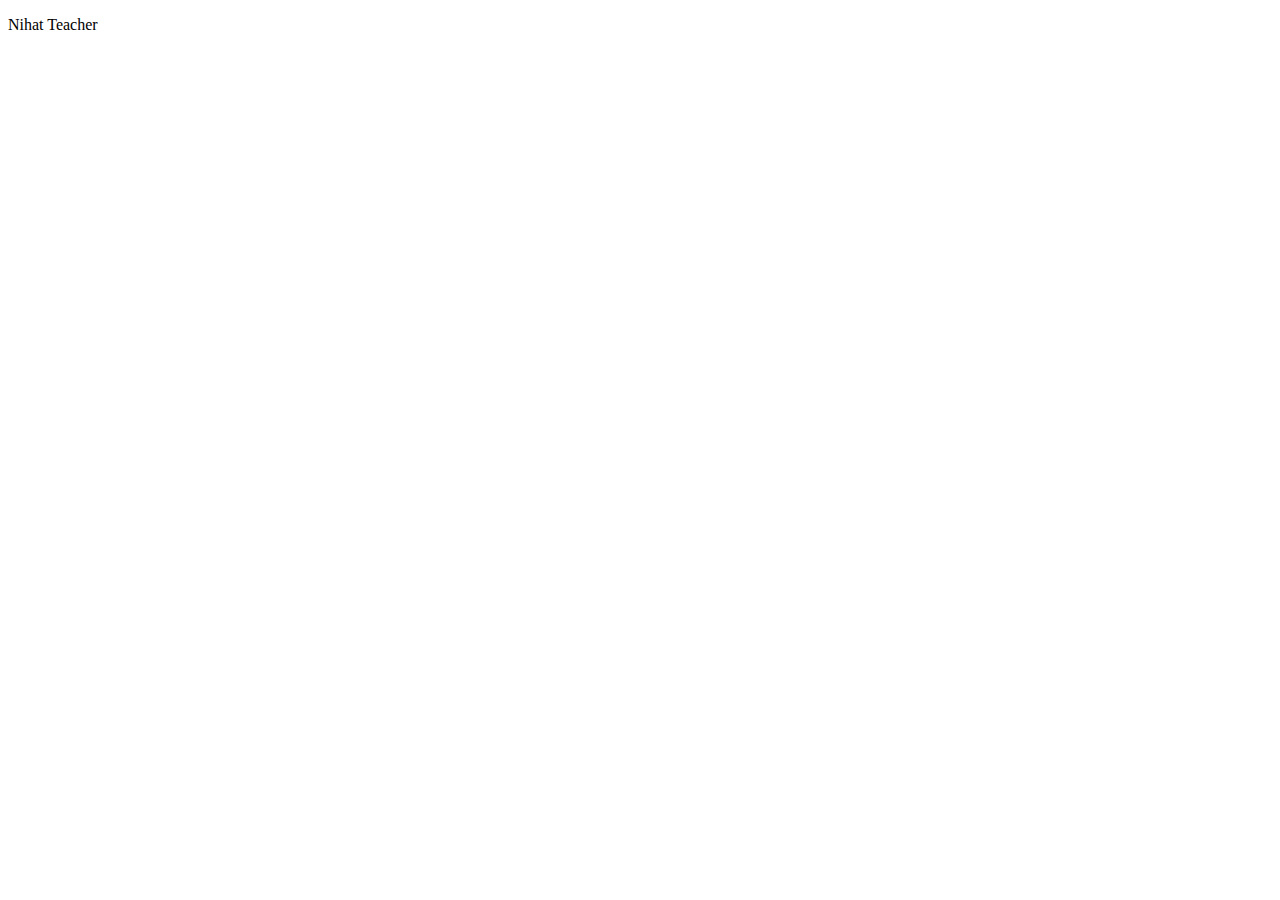
==== index.html @ acbddf01 "Rename deneme.html to index.html" ====
<!DOCTYPE html>
<html lang="en">
<head>
    <meta charset="UTF-8">
    <meta name="viewport" content="width=device-width, initial-scale=1.0">
    <title>Document</title>
</head>
<body>
    <p>Nihat Teacher</p>
</body>
</html>
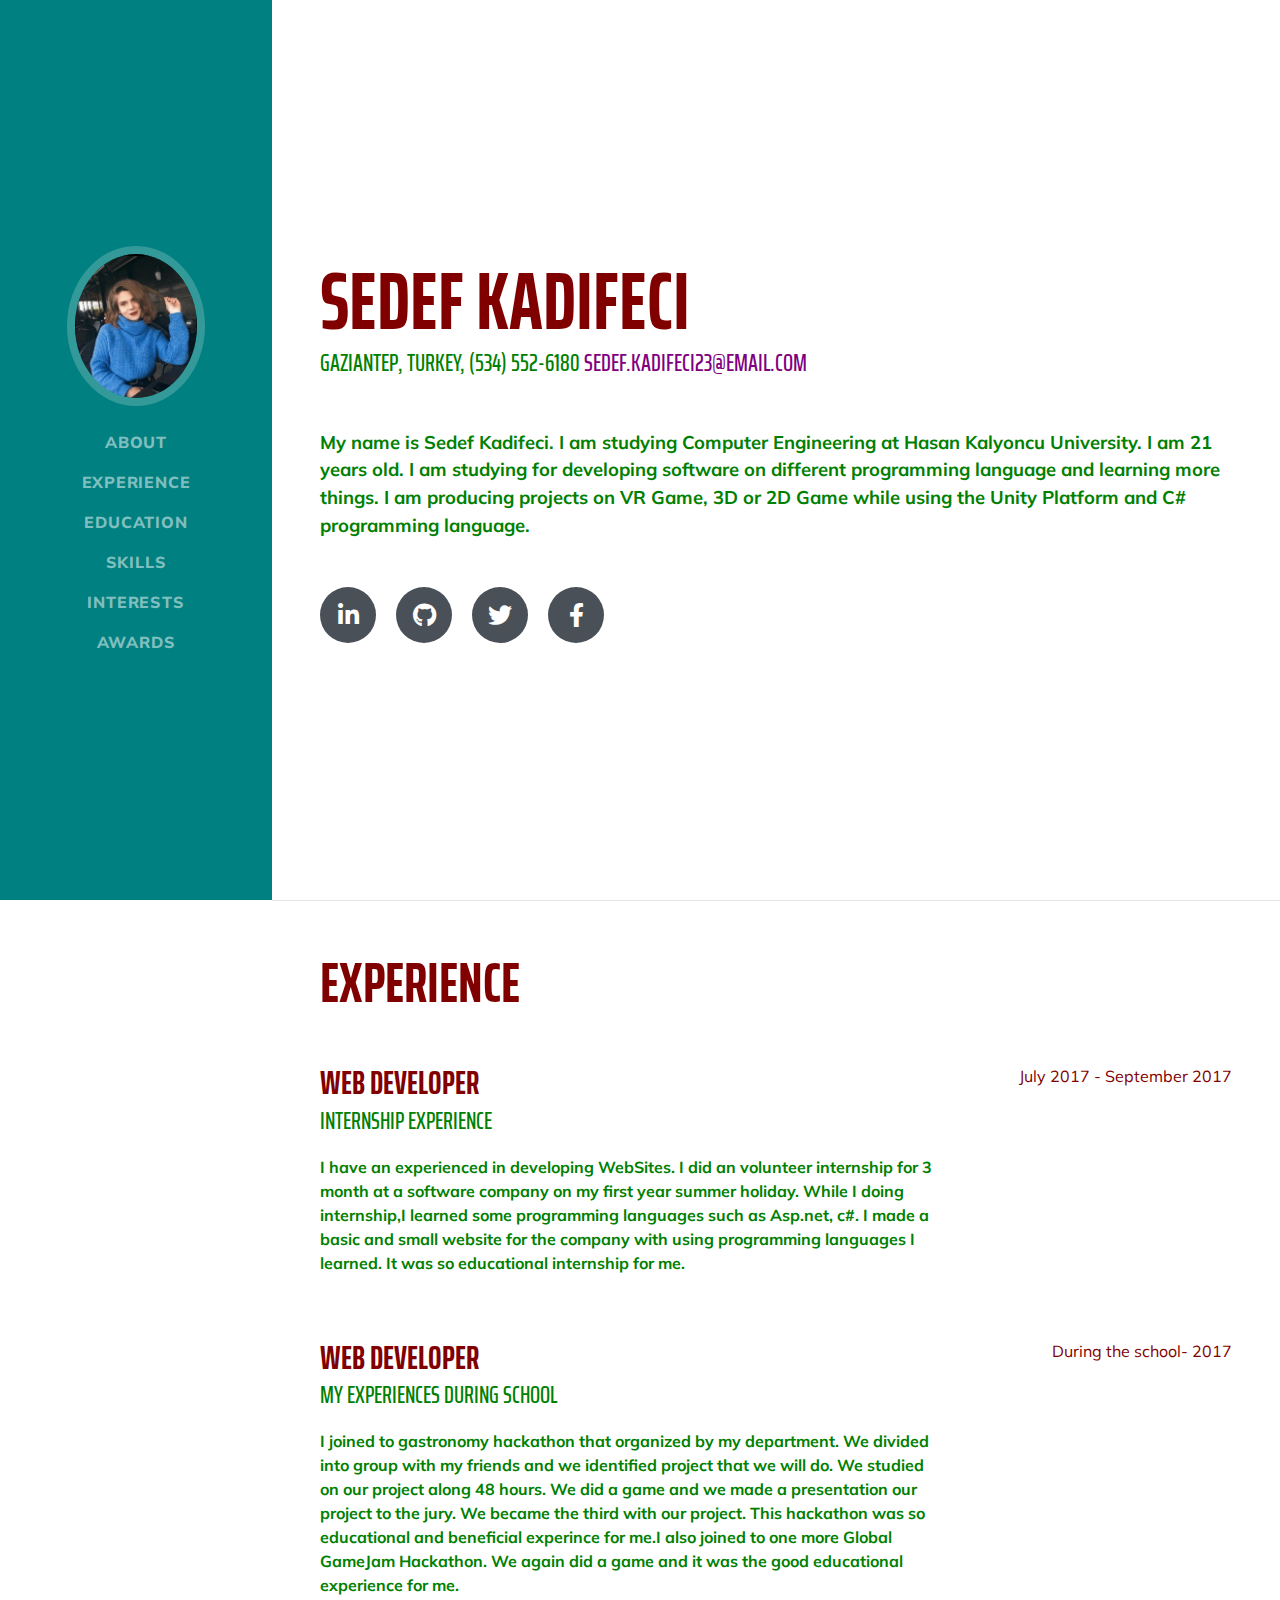
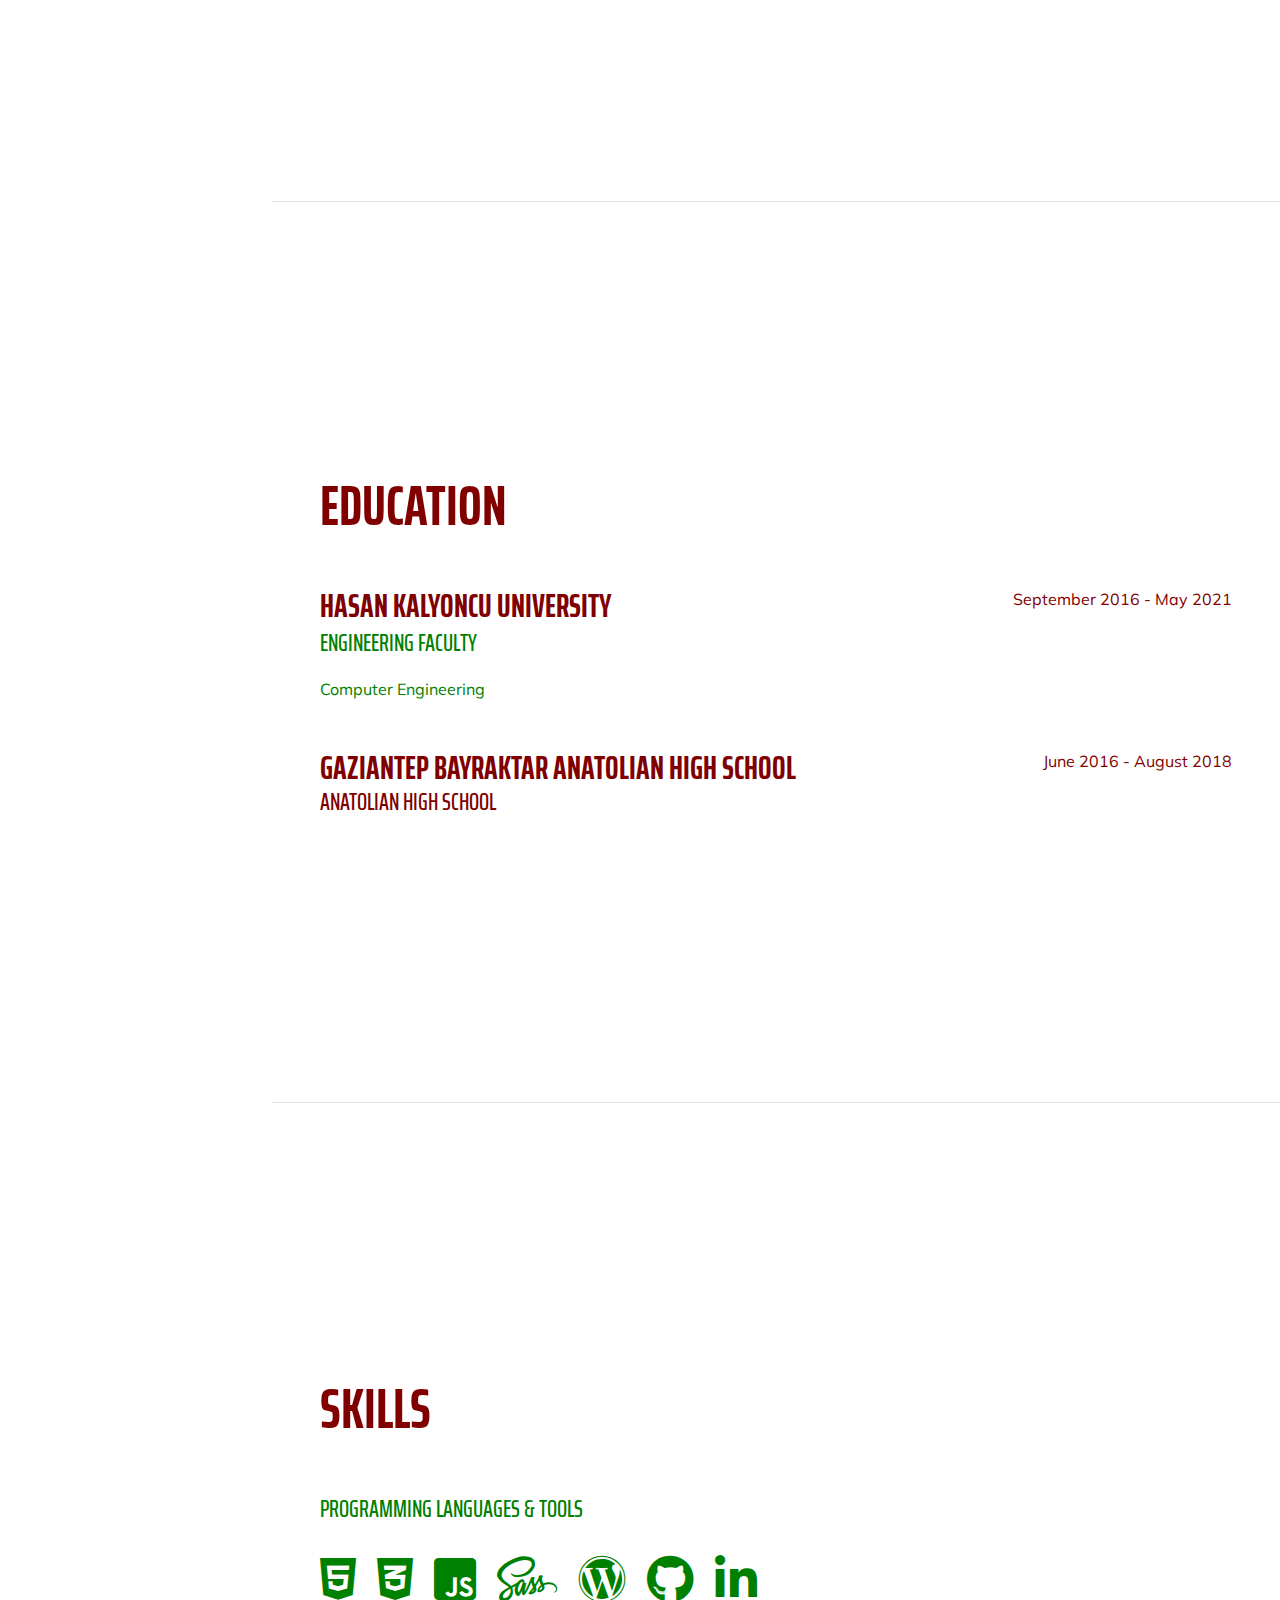
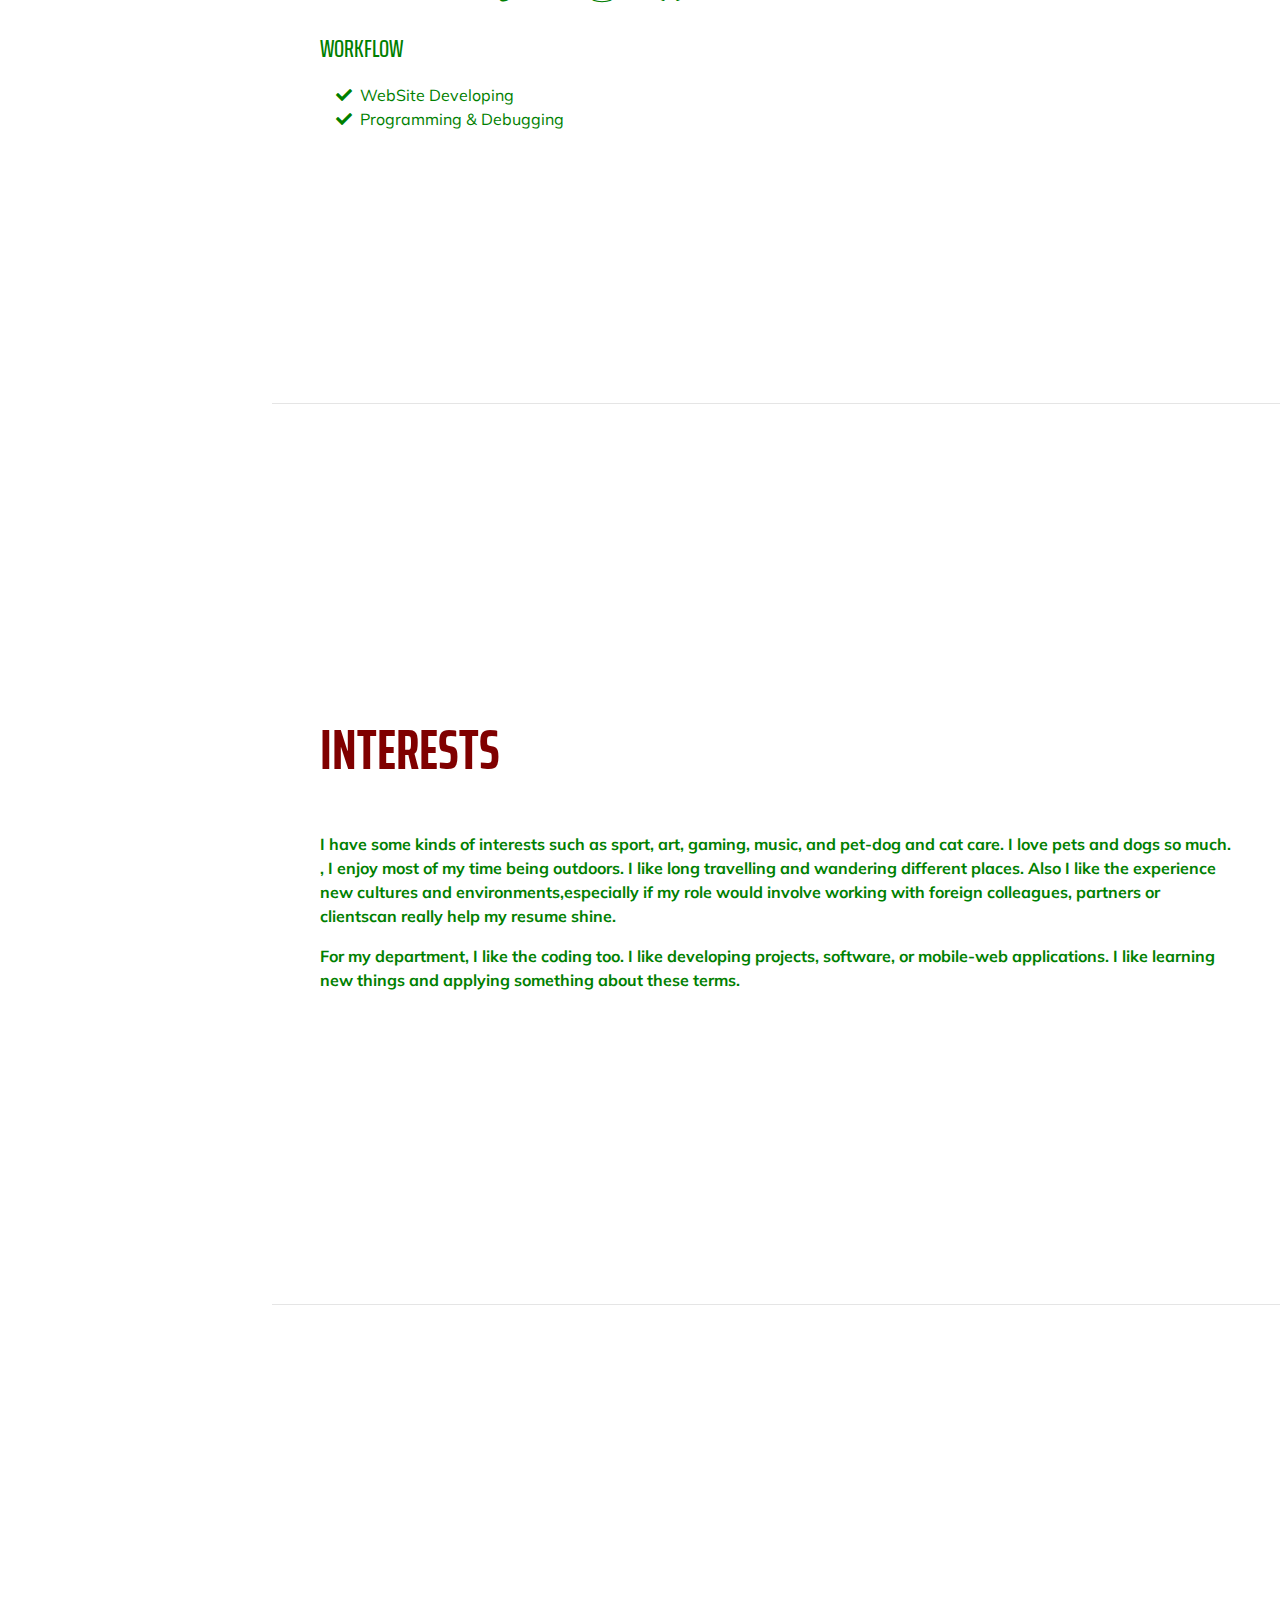
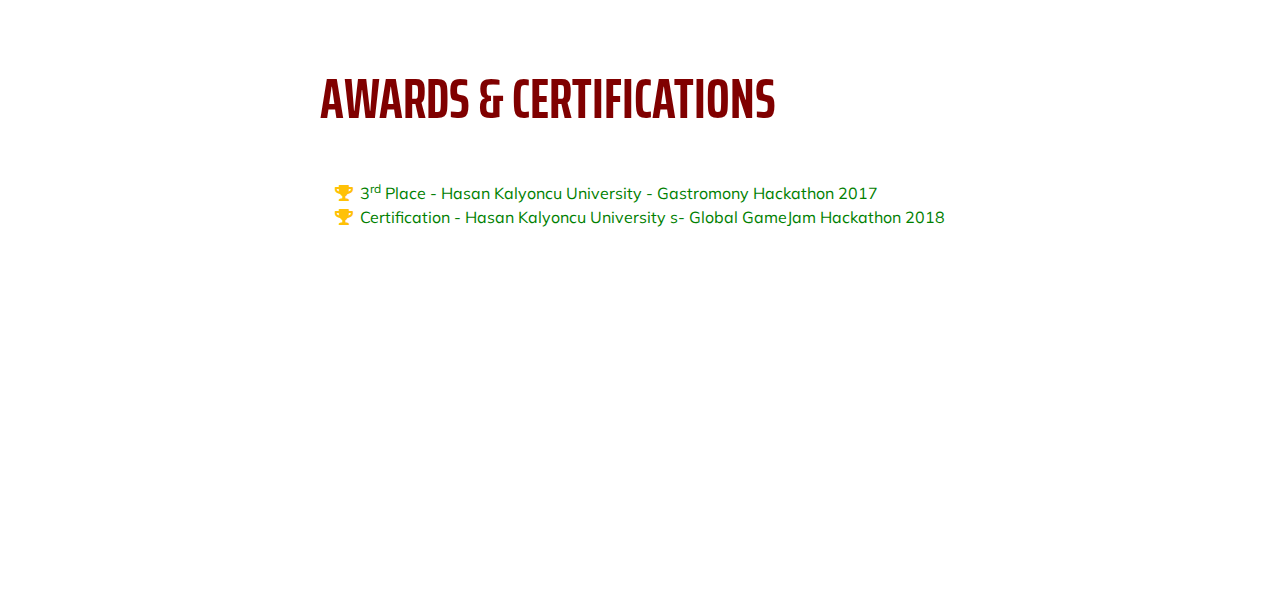
==== commit f4b84320: "Add files via upload" ====
--- a/index.html
+++ b/index.html
@@ -1,11 +1,254 @@
+
 <!DOCTYPE html>
 <html lang="en">
+
 <head>
-    <meta charset="UTF-8">
-    <meta name="viewport" content="width=device-width, initial-scale=1.0">
-    <title>Document</title>
+
+  <meta charset="utf-8">
+  <meta name="viewport" content="width=device-width, initial-scale=1, shrink-to-fit=no">
+  <meta name="description" content="">
+  <meta name="author" content="">
+
+  <title>Resume - Start Bootstrap Theme</title>
+
+  <!-- Bootstrap core CSS -->
+  <link href="vendor/bootstrap/css/bootstrap.min.css" rel="stylesheet">
+
+  <!-- Custom fonts for this template -->
+  <link href="https://fonts.googleapis.com/css?family=Saira+Extra+Condensed:500,700" rel="stylesheet">
+  <link href="https://fonts.googleapis.com/css?family=Muli:400,400i,800,800i" rel="stylesheet">
+  <link href="vendor/fontawesome-free/css/all.min.css" rel="stylesheet">
+
+  <!-- Custom styles for this template -->
+  <link href="css/WebHw.min.css" rel="stylesheet">
+
 </head>
-<body>
-    <p>Nihat Teacher</p>
+
+<body id="page-top">
+
+  <nav class="navbar navbar-expand-lg navbar-dark bg-primary fixed-top" id="sideNav">
+    <a class="navbar-brand js-scroll-trigger" href="#page-top">
+      <span class="d-block d-lg-none">Sedef Kadifeci</span>
+      <span class="d-none d-lg-block">
+        <img class="img-fluid img-profile rounded-circle mx-auto mb-2" src="img/myImg.jpg" alt="">
+      </span>
+    </a>
+    <button class="navbar-toggler" type="button" data-toggle="collapse" data-target="#navbarSupportedContent" aria-controls="navbarSupportedContent" aria-expanded="false" aria-label="Toggle navigation">
+      <span class="navbar-toggler-icon"></span>
+    </button>
+    <div class="collapse navbar-collapse" id="navbarSupportedContent">
+      <ul class="navbar-nav">
+        <li class="nav-item">
+          <a class="nav-link js-scroll-trigger" href="#about">About</a>
+        </li>
+        <li class="nav-item">
+          <a class="nav-link js-scroll-trigger" href="#experience">Experience</a>
+        </li>
+        <li class="nav-item">
+          <a class="nav-link js-scroll-trigger" href="#education">Education</a>
+        </li>
+        <li class="nav-item">
+          <a class="nav-link js-scroll-trigger" href="#skills">Skills</a>
+        </li>
+        <li class="nav-item">
+          <a class="nav-link js-scroll-trigger" href="#interests">Interests</a>
+        </li>
+        <li class="nav-item">
+          <a class="nav-link js-scroll-trigger" href="#awards">Awards</a>
+        </li>
+      </ul>
+    </div>
+  </nav>
+
+  <div class="container-fluid p-0">
+
+    <section class="resume-section p-3 p-lg-5 d-flex align-items-center" id="about">
+      <div class="w-100">
+        <h1 class="mb-0">Sedef
+          <span class="text-primary">Kadifeci</span>
+        </h1>
+        <div class="subheading mb-5">Gaziantep, Turkey, (534) 552-6180 
+          <a href="mailto:name@email.com">sedef.kadifeci23@email.com</a>
+        </div>
+        <p class="lead mb-5"><strong>My name is Sedef Kadifeci. I am studying Computer Engineering at Hasan Kalyoncu University. I am 21 years old.
+          I am studying for developing software on different programming language and learning more things.
+          I am producing projects on VR Game, 3D or 2D Game while using the Unity Platform and C# programming language.  </strong></p>
+        <div class="social-icons">
+          <a href="https://tr.linkedin.com/">
+            <i class="fab fa-linkedin-in"></i>
+          </a>
+          <a href="https://github.com/">
+            <i class="fab fa-github"></i>
+          </a>
+          <a href="https://twitter.com/login?lang=tr">
+            <i class="fab fa-twitter"></i>
+          </a>
+          <a href="#">
+            <i class="fab fa-facebook-f"></i>
+          </a>
+        </div>
+      </div>
+    </section>
+
+    <hr class="m-0">
+
+    <section class="resume-section p-3 p-lg-5 d-flex justify-content-center" id="experience">
+      <div class="w-100">
+        <h2 class="mb-5">Experience</h2>
+
+        <div class="resume-item d-flex flex-column flex-md-row justify-content-between mb-5">
+          <div class="resume-content">
+            <h3 class="mb-0">Web Developer</h3>
+            <div class="subheading mb-3">Internship Experience</div>
+            <p><b>I have an experienced in developing WebSites. I did an volunteer internship for 3 month at a software company on my first 
+              year summer holiday. While I doing internship,I learned some programming languages such as Asp.net, c#. I made a basic and small
+              website for the company with using programming languages I learned. It was so educational internship for me.</b></p>
+          </div>
+          <div class="resume-date text-md-right">
+            <span class="text-primary">July 2017 - September 2017</span>
+          </div>
+        </div>
+
+        <div class="resume-item d-flex flex-column flex-md-row justify-content-between mb-5">
+          <div class="resume-content">
+            <h3 class="mb-0">Web Developer</h3>
+            <div class="subheading mb-3">My Experiences During School</div>
+            <p><b>I joined to gastronomy hackathon that organized by my department. We divided into group with my friends and we identified 
+              project that we will do. We studied on our project along 48 hours. We did a game and we made a presentation our project to the 
+              jury. We became the third with our project. This hackathon was so educational and beneficial experince for me.I also joined to
+              one more Global GameJam Hackathon. We again did a game and it was the good educational experience for me.</b></p>
+            </div>
+          <div class="resume-date text-md-right">
+            <span class="text-primary">During the school- 2017</span>
+          </div>
+        </div>
+
+      
+      </div>
+
+    </section>
+
+    <hr class="m-0">
+
+    <section class="resume-section p-3 p-lg-5 d-flex align-items-center" id="education">
+      <div class="w-100">
+        <h2 class="mb-5">Education</h2>
+
+        <div class="resume-item d-flex flex-column flex-md-row justify-content-between mb-5">
+          <div class="resume-content">
+            <h3 class="mb-0">Hasan Kalyoncu University</h3>
+            <div class="subheading mb-3">Engineering Faculty</div>
+            <div>Computer Engineering</div>
+          </div>
+          <div class="resume-date text-md-right">
+            <span class="text-primary">September 2016 - May 2021</span>
+          </div>
+        </div>
+
+        <div class="resume-item d-flex flex-column flex-md-row justify-content-between">
+          <div class="resume-content">
+            <h3 class="mb-0">Gaziantep Bayraktar Anatolian High School
+            <div class="subheading mb-3">Anatolian High School</div>
+          </div>
+          <div class="resume-date text-md-right">
+            <span class="text-primary">June 2016 - August 2018</span>
+          </div>
+        </div>
+
+      </div>
+    </section>
+
+    <hr class="m-0">
+
+    <section class="resume-section p-3 p-lg-5 d-flex align-items-center" id="skills">
+      <div class="w-100">
+        <h2 class="mb-5">Skills</h2>
+
+        <div class="subheading mb-3">Programming Languages &amp; Tools</div>
+        <ul class="list-inline dev-icons">
+          <li class="list-inline-item">
+            <i class="fab fa-html5"></i>
+          </li>
+          <li class="list-inline-item">
+            <i class="fab fa-css3-alt"></i>
+          </li>
+          <li class="list-inline-item">
+            <i class="fab fa-js-square"></i>
+          </li>
+          <li class="list-inline-item">
+            <i class="fab fa-sass"></i>
+          </li>
+          <li class="list-inline-item">
+            <i class="fab fa-wordpress"></i>
+          </li>
+          <li class="list-inline-item">
+            <i class="fab fa-github"></i>
+          </li>
+          <li class="list-inline-item">
+            <i class="fab fa-linkedin-in"></i>
+          </li>
+          <li class="list-inline-item">
+            <i class="fab fa-"></i>
+          </li>
+        </ul>
+
+        <div class="subheading mb-3">Workflow</div>
+        <ul class="fa-ul mb-0">
+          <li>
+            <i class="fa-li fa fa-check"></i>
+            WebSite Developing</li>
+          <li>
+            <i class="fa-li fa fa-check"></i>
+            Programming &amp; Debugging</li>
+
+        </ul>
+      </div>
+    </section>
+
+    <hr class="m-0">
+
+    <section class="resume-section p-3 p-lg-5 d-flex align-items-center" id="interests">
+      <div class="w-100">
+        <h2 class="mb-5">Interests</h2>
+        <p><b>I have some kinds of interests such as sport, art, gaming, music, and pet-dog and cat care.  I love pets and dogs so much.  ,
+          I enjoy most of my time being outdoors. I like long travelling and wandering different places.
+          Also I like the experience new cultures and environments,especially if my role would involve working with foreign colleagues, 
+          partners or clientscan really help my resume shine.</b></p>
+        <p class="mb-0"><b>For my department, I like the coding too. I like developing projects, software, or mobile-web applications. I like 
+          learning new things and applying something about these terms. </b></p>
+      </div>
+    </section>
+
+    <hr class="m-0">
+
+    <section class="resume-section p-3 p-lg-5 d-flex align-items-center" id="awards">
+      <div class="w-100">
+        <h2 class="mb-5">Awards &amp; Certifications</h2>
+        <ul class="fa-ul mb-0">
+          <li>
+            <i class="fa-li fa fa-trophy text-warning"></i>
+            3<sup>rd</sup>
+            Place - Hasan Kalyoncu University - Gastromony Hackathon 2017</li>
+          <li>
+            <i class="fa-li fa fa-trophy text-warning"></i>
+            <p>Certification
+           - Hasan Kalyoncu University s- Global GameJam Hackathon 2018</p></li>
+        </ul>
+      </div>
+    </section>
+
+  </div>
+
+  <!-- Bootstrap core JavaScript -->
+  <script src="vendor/jquery/jquery.min.js"></script>
+  <script src="vendor/bootstrap/js/bootstrap.bundle.min.js"></script>
+
+  <!-- Plugin JavaScript -->
+  <script src="vendor/jquery-easing/jquery.easing.min.js"></script>
+
+  <!-- Custom scripts for this template -->
+  <script src="js/WebHw.min.js"></script>
+
 </body>
+
 </html>
--- a/vendor/fontawesome-free/css/all.min.css
+++ b/vendor/fontawesome-free/css/all.min.css
@@ -0,0 +1,5 @@
+/*!
+ * Font Awesome Free 5.10.2 by @fontawesome - https://fontawesome.com
+ * License - https://fontawesome.com/license/free (Icons: CC BY 4.0, Fonts: SIL OFL 1.1, Code: MIT License)
+ */
+.fa,.fab,.fad,.fal,.far,.fas{-moz-osx-font-smoothing:grayscale;-webkit-font-smoothing:antialiased;display:inline-block;font-style:normal;font-variant:normal;text-rendering:auto;line-height:1}.fa-lg{font-size:1.33333em;line-height:.75em;vertical-align:-.0667em}.fa-xs{font-size:.75em}.fa-sm{font-size:.875em}.fa-1x{font-size:1em}.fa-2x{font-size:2em}.fa-3x{font-size:3em}.fa-4x{font-size:4em}.fa-5x{font-size:5em}.fa-6x{font-size:6em}.fa-7x{font-size:7em}.fa-8x{font-size:8em}.fa-9x{font-size:9em}.fa-10x{font-size:10em}.fa-fw{text-align:center;width:1.25em}.fa-ul{list-style-type:none;margin-left:2.5em;padding-left:0}.fa-ul>li{position:relative}.fa-li{left:-2em;position:absolute;text-align:center;width:2em;line-height:inherit}.fa-border{border:.08em solid #eee;border-radius:.1em;padding:.2em .25em .15em}.fa-pull-left{float:left}.fa-pull-right{float:right}.fa.fa-pull-left,.fab.fa-pull-left,.fal.fa-pull-left,.far.fa-pull-left,.fas.fa-pull-left{margin-right:.3em}.fa.fa-pull-right,.fab.fa-pull-right,.fal.fa-pull-right,.far.fa-pull-right,.fas.fa-pull-right{margin-left:.3em}.fa-spin{-webkit-animation:fa-spin 2s linear infinite;animation:fa-spin 2s linear infinite}.fa-pulse{-webkit-animation:fa-spin 1s steps(8) infinite;animation:fa-spin 1s steps(8) infinite}@-webkit-keyframes fa-spin{0%{-webkit-transform:rotate(0deg);transform:rotate(0deg)}to{-webkit-transform:rotate(1turn);transform:rotate(1turn)}}@keyframes fa-spin{0%{-webkit-transform:rotate(0deg);transform:rotate(0deg)}to{-webkit-transform:rotate(1turn);transform:rotate(1turn)}}.fa-rotate-90{-ms-filter:"progid:DXImageTransform.Microsoft.BasicImage(rotation=1)";-webkit-transform:rotate(90deg);transform:rotate(90deg)}.fa-rotate-180{-ms-filter:"progid:DXImageTransform.Microsoft.BasicImage(rotation=2)";-webkit-transform:rotate(180deg);transform:rotate(180deg)}.fa-rotate-270{-ms-filter:"progid:DXImageTransform.Microsoft.BasicImage(rotation=3)";-webkit-transform:rotate(270deg);transform:rotate(270deg)}.fa-flip-horizontal{-ms-filter:"progid:DXImageTransform.Microsoft.BasicImage(rotation=0, mirror=1)";-webkit-transform:scaleX(-1);transform:scaleX(-1)}.fa-flip-vertical{-webkit-transform:scaleY(-1);transform:scaleY(-1)}.fa-flip-both,.fa-flip-horizontal.fa-flip-vertical,.fa-flip-vertical{-ms-filter:"progid:DXImageTransform.Microsoft.BasicImage(rotation=2, mirror=1)"}.fa-flip-both,.fa-flip-horizontal.fa-flip-vertical{-webkit-transform:scale(-1);transform:scale(-1)}:root .fa-flip-both,:root .fa-flip-horizontal,:root .fa-flip-vertical,:root .fa-rotate-90,:root .fa-rotate-180,:root .fa-rotate-270{-webkit-filter:none;filter:none}.fa-stack{display:inline-block;height:2em;line-height:2em;position:relative;vertical-align:middle;width:2.5em}.fa-stack-1x,.fa-stack-2x{left:0;position:absolute;text-align:center;width:100%}.fa-stack-1x{line-height:inherit}.fa-stack-2x{font-size:2em}.fa-inverse{color:#fff}.fa-500px:before{content:"\f26e"}.fa-accessible-icon:before{content:"\f368"}.fa-accusoft:before{content:"\f369"}.fa-acquisitions-incorporated:before{content:"\f6af"}.fa-ad:before{content:"\f641"}.fa-address-book:before{content:"\f2b9"}.fa-address-card:before{content:"\f2bb"}.fa-adjust:before{content:"\f042"}.fa-adn:before{content:"\f170"}.fa-adobe:before{content:"\f778"}.fa-adversal:before{content:"\f36a"}.fa-affiliatetheme:before{content:"\f36b"}.fa-air-freshener:before{content:"\f5d0"}.fa-airbnb:before{content:"\f834"}.fa-algolia:before{content:"\f36c"}.fa-align-center:before{content:"\f037"}.fa-align-justify:before{content:"\f039"}.fa-align-left:before{content:"\f036"}.fa-align-right:before{content:"\f038"}.fa-alipay:before{content:"\f642"}.fa-allergies:before{content:"\f461"}.fa-amazon:before{content:"\f270"}.fa-amazon-pay:before{content:"\f42c"}.fa-ambulance:before{content:"\f0f9"}.fa-american-sign-language-interpreting:before{content:"\f2a3"}.fa-amilia:before{content:"\f36d"}.fa-anchor:before{content:"\f13d"}.fa-android:before{content:"\f17b"}.fa-angellist:before{content:"\f209"}.fa-angle-double-down:before{content:"\f103"}.fa-angle-double-left:before{content:"\f100"}.fa-angle-double-right:before{content:"\f101"}.fa-angle-double-up:before{content:"\f102"}.fa-angle-down:before{content:"\f107"}.fa-angle-left:before{content:"\f104"}.fa-angle-right:before{content:"\f105"}.fa-angle-up:before{content:"\f106"}.fa-angry:before{content:"\f556"}.fa-angrycreative:before{content:"\f36e"}.fa-angular:before{content:"\f420"}.fa-ankh:before{content:"\f644"}.fa-app-store:before{content:"\f36f"}.fa-app-store-ios:before{content:"\f370"}.fa-apper:before{content:"\f371"}.fa-apple:before{content:"\f179"}.fa-apple-alt:before{content:"\f5d1"}.fa-apple-pay:before{content:"\f415"}.fa-archive:before{content:"\f187"}.fa-archway:before{content:"\f557"}.fa-arrow-alt-circle-down:before{content:"\f358"}.fa-arrow-alt-circle-left:before{content:"\f359"}.fa-arrow-alt-circle-right:before{content:"\f35a"}.fa-arrow-alt-circle-up:before{content:"\f35b"}.fa-arrow-circle-down:before{content:"\f0ab"}.fa-arrow-circle-left:before{content:"\f0a8"}.fa-arrow-circle-right:before{content:"\f0a9"}.fa-arrow-circle-up:before{content:"\f0aa"}.fa-arrow-down:before{content:"\f063"}.fa-arrow-left:before{content:"\f060"}.fa-arrow-right:before{content:"\f061"}.fa-arrow-up:before{content:"\f062"}.fa-arrows-alt:before{content:"\f0b2"}.fa-arrows-alt-h:before{content:"\f337"}.fa-arrows-alt-v:before{content:"\f338"}.fa-artstation:before{content:"\f77a"}.fa-assistive-listening-systems:before{content:"\f2a2"}.fa-asterisk:before{content:"\f069"}.fa-asymmetrik:before{content:"\f372"}.fa-at:before{content:"\f1fa"}.fa-atlas:before{content:"\f558"}.fa-atlassian:before{content:"\f77b"}.fa-atom:before{content:"\f5d2"}.fa-audible:before{content:"\f373"}.fa-audio-description:before{content:"\f29e"}.fa-autoprefixer:before{content:"\f41c"}.fa-avianex:before{content:"\f374"}.fa-aviato:before{content:"\f421"}.fa-award:before{content:"\f559"}.fa-aws:before{content:"\f375"}.fa-baby:before{content:"\f77c"}.fa-baby-carriage:before{content:"\f77d"}.fa-backspace:before{content:"\f55a"}.fa-backward:before{content:"\f04a"}.fa-bacon:before{content:"\f7e5"}.fa-balance-scale:before{content:"\f24e"}.fa-balance-scale-left:before{content:"\f515"}.fa-balance-scale-right:before{content:"\f516"}.fa-ban:before{content:"\f05e"}.fa-band-aid:before{content:"\f462"}.fa-bandcamp:before{content:"\f2d5"}.fa-barcode:before{content:"\f02a"}.fa-bars:before{content:"\f0c9"}.fa-baseball-ball:before{content:"\f433"}.fa-basketball-ball:before{content:"\f434"}.fa-bath:before{content:"\f2cd"}.fa-battery-empty:before{content:"\f244"}.fa-battery-full:before{content:"\f240"}.fa-battery-half:before{content:"\f242"}.fa-battery-quarter:before{content:"\f243"}.fa-battery-three-quarters:before{content:"\f241"}.fa-battle-net:before{content:"\f835"}.fa-bed:before{content:"\f236"}.fa-beer:before{content:"\f0fc"}.fa-behance:before{content:"\f1b4"}.fa-behance-square:before{content:"\f1b5"}.fa-bell:before{content:"\f0f3"}.fa-bell-slash:before{content:"\f1f6"}.fa-bezier-curve:before{content:"\f55b"}.fa-bible:before{content:"\f647"}.fa-bicycle:before{content:"\f206"}.fa-biking:before{content:"\f84a"}.fa-bimobject:before{content:"\f378"}.fa-binoculars:before{content:"\f1e5"}.fa-biohazard:before{content:"\f780"}.fa-birthday-cake:before{content:"\f1fd"}.fa-bitbucket:before{content:"\f171"}.fa-bitcoin:before{content:"\f379"}.fa-bity:before{content:"\f37a"}.fa-black-tie:before{content:"\f27e"}.fa-blackberry:before{content:"\f37b"}.fa-blender:before{content:"\f517"}.fa-blender-phone:before{content:"\f6b6"}.fa-blind:before{content:"\f29d"}.fa-blog:before{content:"\f781"}.fa-blogger:before{content:"\f37c"}.fa-blogger-b:before{content:"\f37d"}.fa-bluetooth:before{content:"\f293"}.fa-bluetooth-b:before{content:"\f294"}.fa-bold:before{content:"\f032"}.fa-bolt:before{content:"\f0e7"}.fa-bomb:before{content:"\f1e2"}.fa-bone:before{content:"\f5d7"}.fa-bong:before{content:"\f55c"}.fa-book:before{content:"\f02d"}.fa-book-dead:before{content:"\f6b7"}.fa-book-medical:before{content:"\f7e6"}.fa-book-open:before{content:"\f518"}.fa-book-reader:before{content:"\f5da"}.fa-bookmark:before{content:"\f02e"}.fa-bootstrap:before{content:"\f836"}.fa-border-all:before{content:"\f84c"}.fa-border-none:before{content:"\f850"}.fa-border-style:before{content:"\f853"}.fa-bowling-ball:before{content:"\f436"}.fa-box:before{content:"\f466"}.fa-box-open:before{content:"\f49e"}.fa-boxes:before{content:"\f468"}.fa-braille:before{content:"\f2a1"}.fa-brain:before{content:"\f5dc"}.fa-bread-slice:before{content:"\f7ec"}.fa-briefcase:before{content:"\f0b1"}.fa-briefcase-medical:before{content:"\f469"}.fa-broadcast-tower:before{content:"\f519"}.fa-broom:before{content:"\f51a"}.fa-brush:before{content:"\f55d"}.fa-btc:before{content:"\f15a"}.fa-buffer:before{content:"\f837"}.fa-bug:before{content:"\f188"}.fa-building:before{content:"\f1ad"}.fa-bullhorn:before{content:"\f0a1"}.fa-bullseye:before{content:"\f140"}.fa-burn:before{content:"\f46a"}.fa-buromobelexperte:before{content:"\f37f"}.fa-bus:before{content:"\f207"}.fa-bus-alt:before{content:"\f55e"}.fa-business-time:before{content:"\f64a"}.fa-buysellads:before{content:"\f20d"}.fa-calculator:before{content:"\f1ec"}.fa-calendar:before{content:"\f133"}.fa-calendar-alt:before{content:"\f073"}.fa-calendar-check:before{content:"\f274"}.fa-calendar-day:before{content:"\f783"}.fa-calendar-minus:before{content:"\f272"}.fa-calendar-plus:before{content:"\f271"}.fa-calendar-times:before{content:"\f273"}.fa-calendar-week:before{content:"\f784"}.fa-camera:before{content:"\f030"}.fa-camera-retro:before{content:"\f083"}.fa-campground:before{content:"\f6bb"}.fa-canadian-maple-leaf:before{content:"\f785"}.fa-candy-cane:before{content:"\f786"}.fa-cannabis:before{content:"\f55f"}.fa-capsules:before{content:"\f46b"}.fa-car:before{content:"\f1b9"}.fa-car-alt:before{content:"\f5de"}.fa-car-battery:before{content:"\f5df"}.fa-car-crash:before{content:"\f5e1"}.fa-car-side:before{content:"\f5e4"}.fa-caret-down:before{content:"\f0d7"}.fa-caret-left:before{content:"\f0d9"}.fa-caret-right:before{content:"\f0da"}.fa-caret-square-down:before{content:"\f150"}.fa-caret-square-left:before{content:"\f191"}.fa-caret-square-right:before{content:"\f152"}.fa-caret-square-up:before{content:"\f151"}.fa-caret-up:before{content:"\f0d8"}.fa-carrot:before{content:"\f787"}.fa-cart-arrow-down:before{content:"\f218"}.fa-cart-plus:before{content:"\f217"}.fa-cash-register:before{content:"\f788"}.fa-cat:before{content:"\f6be"}.fa-cc-amazon-pay:before{content:"\f42d"}.fa-cc-amex:before{content:"\f1f3"}.fa-cc-apple-pay:before{content:"\f416"}.fa-cc-diners-club:before{content:"\f24c"}.fa-cc-discover:before{content:"\f1f2"}.fa-cc-jcb:before{content:"\f24b"}.fa-cc-mastercard:before{content:"\f1f1"}.fa-cc-paypal:before{content:"\f1f4"}.fa-cc-stripe:before{content:"\f1f5"}.fa-cc-visa:before{content:"\f1f0"}.fa-centercode:before{content:"\f380"}.fa-centos:before{content:"\f789"}.fa-certificate:before{content:"\f0a3"}.fa-chair:before{content:"\f6c0"}.fa-chalkboard:before{content:"\f51b"}.fa-chalkboard-teacher:before{content:"\f51c"}.fa-charging-station:before{content:"\f5e7"}.fa-chart-area:before{content:"\f1fe"}.fa-chart-bar:before{content:"\f080"}.fa-chart-line:before{content:"\f201"}.fa-chart-pie:before{content:"\f200"}.fa-check:before{content:"\f00c"}.fa-check-circle:before{content:"\f058"}.fa-check-double:before{content:"\f560"}.fa-check-square:before{content:"\f14a"}.fa-cheese:before{content:"\f7ef"}.fa-chess:before{content:"\f439"}.fa-chess-bishop:before{content:"\f43a"}.fa-chess-board:before{content:"\f43c"}.fa-chess-king:before{content:"\f43f"}.fa-chess-knight:before{content:"\f441"}.fa-chess-pawn:before{content:"\f443"}.fa-chess-queen:before{content:"\f445"}.fa-chess-rook:before{content:"\f447"}.fa-chevron-circle-down:before{content:"\f13a"}.fa-chevron-circle-left:before{content:"\f137"}.fa-chevron-circle-right:before{content:"\f138"}.fa-chevron-circle-up:before{content:"\f139"}.fa-chevron-down:before{content:"\f078"}.fa-chevron-left:before{content:"\f053"}.fa-chevron-right:before{content:"\f054"}.fa-chevron-up:before{content:"\f077"}.fa-child:before{content:"\f1ae"}.fa-chrome:before{content:"\f268"}.fa-chromecast:before{content:"\f838"}.fa-church:before{content:"\f51d"}.fa-circle:before{content:"\f111"}.fa-circle-notch:before{content:"\f1ce"}.fa-city:before{content:"\f64f"}.fa-clinic-medical:before{content:"\f7f2"}.fa-clipboard:before{content:"\f328"}.fa-clipboard-check:before{content:"\f46c"}.fa-clipboard-list:before{content:"\f46d"}.fa-clock:before{content:"\f017"}.fa-clone:before{content:"\f24d"}.fa-closed-captioning:before{content:"\f20a"}.fa-cloud:before{content:"\f0c2"}.fa-cloud-download-alt:before{content:"\f381"}.fa-cloud-meatball:before{content:"\f73b"}.fa-cloud-moon:before{content:"\f6c3"}.fa-cloud-moon-rain:before{content:"\f73c"}.fa-cloud-rain:before{content:"\f73d"}.fa-cloud-showers-heavy:before{content:"\f740"}.fa-cloud-sun:before{content:"\f6c4"}.fa-cloud-sun-rain:before{content:"\f743"}.fa-cloud-upload-alt:before{content:"\f382"}.fa-cloudscale:before{content:"\f383"}.fa-cloudsmith:before{content:"\f384"}.fa-cloudversify:before{content:"\f385"}.fa-cocktail:before{content:"\f561"}.fa-code:before{content:"\f121"}.fa-code-branch:before{content:"\f126"}.fa-codepen:before{content:"\f1cb"}.fa-codiepie:before{content:"\f284"}.fa-coffee:before{content:"\f0f4"}.fa-cog:before{content:"\f013"}.fa-cogs:before{content:"\f085"}.fa-coins:before{content:"\f51e"}.fa-columns:before{content:"\f0db"}.fa-comment:before{content:"\f075"}.fa-comment-alt:before{content:"\f27a"}.fa-comment-dollar:before{content:"\f651"}.fa-comment-dots:before{content:"\f4ad"}.fa-comment-medical:before{content:"\f7f5"}.fa-comment-slash:before{content:"\f4b3"}.fa-comments:before{content:"\f086"}.fa-comments-dollar:before{content:"\f653"}.fa-compact-disc:before{content:"\f51f"}.fa-compass:before{content:"\f14e"}.fa-compress:before{content:"\f066"}.fa-compress-arrows-alt:before{content:"\f78c"}.fa-concierge-bell:before{content:"\f562"}.fa-confluence:before{content:"\f78d"}.fa-connectdevelop:before{content:"\f20e"}.fa-contao:before{content:"\f26d"}.fa-cookie:before{content:"\f563"}.fa-cookie-bite:before{content:"\f564"}.fa-copy:before{content:"\f0c5"}.fa-copyright:before{content:"\f1f9"}.fa-cotton-bureau:before{content:"\f89e"}.fa-couch:before{content:"\f4b8"}.fa-cpanel:before{content:"\f388"}.fa-creative-commons:before{content:"\f25e"}.fa-creative-commons-by:before{content:"\f4e7"}.fa-creative-commons-nc:before{content:"\f4e8"}.fa-creative-commons-nc-eu:before{content:"\f4e9"}.fa-creative-commons-nc-jp:before{content:"\f4ea"}.fa-creative-commons-nd:before{content:"\f4eb"}.fa-creative-commons-pd:before{content:"\f4ec"}.fa-creative-commons-pd-alt:before{content:"\f4ed"}.fa-creative-commons-remix:before{content:"\f4ee"}.fa-creative-commons-sa:before{content:"\f4ef"}.fa-creative-commons-sampling:before{content:"\f4f0"}.fa-creative-commons-sampling-plus:before{content:"\f4f1"}.fa-creative-commons-share:before{content:"\f4f2"}.fa-creative-commons-zero:before{content:"\f4f3"}.fa-credit-card:before{content:"\f09d"}.fa-critical-role:before{content:"\f6c9"}.fa-crop:before{content:"\f125"}.fa-crop-alt:before{content:"\f565"}.fa-cross:before{content:"\f654"}.fa-crosshairs:before{content:"\f05b"}.fa-crow:before{content:"\f520"}.fa-crown:before{content:"\f521"}.fa-crutch:before{content:"\f7f7"}.fa-css3:before{content:"\f13c"}.fa-css3-alt:before{content:"\f38b"}.fa-cube:before{content:"\f1b2"}.fa-cubes:before{content:"\f1b3"}.fa-cut:before{content:"\f0c4"}.fa-cuttlefish:before{content:"\f38c"}.fa-d-and-d:before{content:"\f38d"}.fa-d-and-d-beyond:before{content:"\f6ca"}.fa-dashcube:before{content:"\f210"}.fa-database:before{content:"\f1c0"}.fa-deaf:before{content:"\f2a4"}.fa-delicious:before{content:"\f1a5"}.fa-democrat:before{content:"\f747"}.fa-deploydog:before{content:"\f38e"}.fa-deskpro:before{content:"\f38f"}.fa-desktop:before{content:"\f108"}.fa-dev:before{content:"\f6cc"}.fa-deviantart:before{content:"\f1bd"}.fa-dharmachakra:before{content:"\f655"}.fa-dhl:before{content:"\f790"}.fa-diagnoses:before{content:"\f470"}.fa-diaspora:before{content:"\f791"}.fa-dice:before{content:"\f522"}.fa-dice-d20:before{content:"\f6cf"}.fa-dice-d6:before{content:"\f6d1"}.fa-dice-five:before{content:"\f523"}.fa-dice-four:before{content:"\f524"}.fa-dice-one:before{content:"\f525"}.fa-dice-six:before{content:"\f526"}.fa-dice-three:before{content:"\f527"}.fa-dice-two:before{content:"\f528"}.fa-digg:before{content:"\f1a6"}.fa-digital-ocean:before{content:"\f391"}.fa-digital-tachograph:before{content:"\f566"}.fa-directions:before{content:"\f5eb"}.fa-discord:before{content:"\f392"}.fa-discourse:before{content:"\f393"}.fa-divide:before{content:"\f529"}.fa-dizzy:before{content:"\f567"}.fa-dna:before{content:"\f471"}.fa-dochub:before{content:"\f394"}.fa-docker:before{content:"\f395"}.fa-dog:before{content:"\f6d3"}.fa-dollar-sign:before{content:"\f155"}.fa-dolly:before{content:"\f472"}.fa-dolly-flatbed:before{content:"\f474"}.fa-donate:before{content:"\f4b9"}.fa-door-closed:before{content:"\f52a"}.fa-door-open:before{content:"\f52b"}.fa-dot-circle:before{content:"\f192"}.fa-dove:before{content:"\f4ba"}.fa-download:before{content:"\f019"}.fa-draft2digital:before{content:"\f396"}.fa-drafting-compass:before{content:"\f568"}.fa-dragon:before{content:"\f6d5"}.fa-draw-polygon:before{content:"\f5ee"}.fa-dribbble:before{content:"\f17d"}.fa-dribbble-square:before{content:"\f397"}.fa-dropbox:before{content:"\f16b"}.fa-drum:before{content:"\f569"}.fa-drum-steelpan:before{content:"\f56a"}.fa-drumstick-bite:before{content:"\f6d7"}.fa-drupal:before{content:"\f1a9"}.fa-dumbbell:before{content:"\f44b"}.fa-dumpster:before{content:"\f793"}.fa-dumpster-fire:before{content:"\f794"}.fa-dungeon:before{content:"\f6d9"}.fa-dyalog:before{content:"\f399"}.fa-earlybirds:before{content:"\f39a"}.fa-ebay:before{content:"\f4f4"}.fa-edge:before{content:"\f282"}.fa-edit:before{content:"\f044"}.fa-egg:before{content:"\f7fb"}.fa-eject:before{content:"\f052"}.fa-elementor:before{content:"\f430"}.fa-ellipsis-h:before{content:"\f141"}.fa-ellipsis-v:before{content:"\f142"}.fa-ello:before{content:"\f5f1"}.fa-ember:before{content:"\f423"}.fa-empire:before{content:"\f1d1"}.fa-envelope:before{content:"\f0e0"}.fa-envelope-open:before{content:"\f2b6"}.fa-envelope-open-text:before{content:"\f658"}.fa-envelope-square:before{content:"\f199"}.fa-envira:before{content:"\f299"}.fa-equals:before{content:"\f52c"}.fa-eraser:before{content:"\f12d"}.fa-erlang:before{content:"\f39d"}.fa-ethereum:before{content:"\f42e"}.fa-ethernet:before{content:"\f796"}.fa-etsy:before{content:"\f2d7"}.fa-euro-sign:before{content:"\f153"}.fa-evernote:before{content:"\f839"}.fa-exchange-alt:before{content:"\f362"}.fa-exclamation:before{content:"\f12a"}.fa-exclamation-circle:before{content:"\f06a"}.fa-exclamation-triangle:before{content:"\f071"}.fa-expand:before{content:"\f065"}.fa-expand-arrows-alt:before{content:"\f31e"}.fa-expeditedssl:before{content:"\f23e"}.fa-external-link-alt:before{content:"\f35d"}.fa-external-link-square-alt:before{content:"\f360"}.fa-eye:before{content:"\f06e"}.fa-eye-dropper:before{content:"\f1fb"}.fa-eye-slash:before{content:"\f070"}.fa-facebook:before{content:"\f09a"}.fa-facebook-f:before{content:"\f39e"}.fa-facebook-messenger:before{content:"\f39f"}.fa-facebook-square:before{content:"\f082"}.fa-fan:before{content:"\f863"}.fa-fantasy-flight-games:before{content:"\f6dc"}.fa-fast-backward:before{content:"\f049"}.fa-fast-forward:before{content:"\f050"}.fa-fax:before{content:"\f1ac"}.fa-feather:before{content:"\f52d"}.fa-feather-alt:before{content:"\f56b"}.fa-fedex:before{content:"\f797"}.fa-fedora:before{content:"\f798"}.fa-female:before{content:"\f182"}.fa-fighter-jet:before{content:"\f0fb"}.fa-figma:before{content:"\f799"}.fa-file:before{content:"\f15b"}.fa-file-alt:before{content:"\f15c"}.fa-file-archive:before{content:"\f1c6"}.fa-file-audio:before{content:"\f1c7"}.fa-file-code:before{content:"\f1c9"}.fa-file-contract:before{content:"\f56c"}.fa-file-csv:before{content:"\f6dd"}.fa-file-download:before{content:"\f56d"}.fa-file-excel:before{content:"\f1c3"}.fa-file-export:before{content:"\f56e"}.fa-file-image:before{content:"\f1c5"}.fa-file-import:before{content:"\f56f"}.fa-file-invoice:before{content:"\f570"}.fa-file-invoice-dollar:before{content:"\f571"}.fa-file-medical:before{content:"\f477"}.fa-file-medical-alt:before{content:"\f478"}.fa-file-pdf:before{content:"\f1c1"}.fa-file-powerpoint:before{content:"\f1c4"}.fa-file-prescription:before{content:"\f572"}.fa-file-signature:before{content:"\f573"}.fa-file-upload:before{content:"\f574"}.fa-file-video:before{content:"\f1c8"}.fa-file-word:before{content:"\f1c2"}.fa-fill:before{content:"\f575"}.fa-fill-drip:before{content:"\f576"}.fa-film:before{content:"\f008"}.fa-filter:before{content:"\f0b0"}.fa-fingerprint:before{content:"\f577"}.fa-fire:before{content:"\f06d"}.fa-fire-alt:before{content:"\f7e4"}.fa-fire-extinguisher:before{content:"\f134"}.fa-firefox:before{content:"\f269"}.fa-first-aid:before{content:"\f479"}.fa-first-order:before{content:"\f2b0"}.fa-first-order-alt:before{content:"\f50a"}.fa-firstdraft:before{content:"\f3a1"}.fa-fish:before{content:"\f578"}.fa-fist-raised:before{content:"\f6de"}.fa-flag:before{content:"\f024"}.fa-flag-checkered:before{content:"\f11e"}.fa-flag-usa:before{content:"\f74d"}.fa-flask:before{content:"\f0c3"}.fa-flickr:before{content:"\f16e"}.fa-flipboard:before{content:"\f44d"}.fa-flushed:before{content:"\f579"}.fa-fly:before{content:"\f417"}.fa-folder:before{content:"\f07b"}.fa-folder-minus:before{content:"\f65d"}.fa-folder-open:before{content:"\f07c"}.fa-folder-plus:before{content:"\f65e"}.fa-font:before{content:"\f031"}.fa-font-awesome:before{content:"\f2b4"}.fa-font-awesome-alt:before{content:"\f35c"}.fa-font-awesome-flag:before{content:"\f425"}.fa-font-awesome-logo-full:before{content:"\f4e6"}.fa-fonticons:before{content:"\f280"}.fa-fonticons-fi:before{content:"\f3a2"}.fa-football-ball:before{content:"\f44e"}.fa-fort-awesome:before{content:"\f286"}.fa-fort-awesome-alt:before{content:"\f3a3"}.fa-forumbee:before{content:"\f211"}.fa-forward:before{content:"\f04e"}.fa-foursquare:before{content:"\f180"}.fa-free-code-camp:before{content:"\f2c5"}.fa-freebsd:before{content:"\f3a4"}.fa-frog:before{content:"\f52e"}.fa-frown:before{content:"\f119"}.fa-frown-open:before{content:"\f57a"}.fa-fulcrum:before{content:"\f50b"}.fa-funnel-dollar:before{content:"\f662"}.fa-futbol:before{content:"\f1e3"}.fa-galactic-republic:before{content:"\f50c"}.fa-galactic-senate:before{content:"\f50d"}.fa-gamepad:before{content:"\f11b"}.fa-gas-pump:before{content:"\f52f"}.fa-gavel:before{content:"\f0e3"}.fa-gem:before{content:"\f3a5"}.fa-genderless:before{content:"\f22d"}.fa-get-pocket:before{content:"\f265"}.fa-gg:before{content:"\f260"}.fa-gg-circle:before{content:"\f261"}.fa-ghost:before{content:"\f6e2"}.fa-gift:before{content:"\f06b"}.fa-gifts:before{content:"\f79c"}.fa-git:before{content:"\f1d3"}.fa-git-alt:before{content:"\f841"}.fa-git-square:before{content:"\f1d2"}.fa-github:before{content:"\f09b"}.fa-github-alt:before{content:"\f113"}.fa-github-square:before{content:"\f092"}.fa-gitkraken:before{content:"\f3a6"}.fa-gitlab:before{content:"\f296"}.fa-gitter:before{content:"\f426"}.fa-glass-cheers:before{content:"\f79f"}.fa-glass-martini:before{content:"\f000"}.fa-glass-martini-alt:before{content:"\f57b"}.fa-glass-whiskey:before{content:"\f7a0"}.fa-glasses:before{content:"\f530"}.fa-glide:before{content:"\f2a5"}.fa-glide-g:before{content:"\f2a6"}.fa-globe:before{content:"\f0ac"}.fa-globe-africa:before{content:"\f57c"}.fa-globe-americas:before{content:"\f57d"}.fa-globe-asia:before{content:"\f57e"}.fa-globe-europe:before{content:"\f7a2"}.fa-gofore:before{content:"\f3a7"}.fa-golf-ball:before{content:"\f450"}.fa-goodreads:before{content:"\f3a8"}.fa-goodreads-g:before{content:"\f3a9"}.fa-google:before{content:"\f1a0"}.fa-google-drive:before{content:"\f3aa"}.fa-google-play:before{content:"\f3ab"}.fa-google-plus:before{content:"\f2b3"}.fa-google-plus-g:before{content:"\f0d5"}.fa-google-plus-square:before{content:"\f0d4"}.fa-google-wallet:before{content:"\f1ee"}.fa-gopuram:before{content:"\f664"}.fa-graduation-cap:before{content:"\f19d"}.fa-gratipay:before{content:"\f184"}.fa-grav:before{content:"\f2d6"}.fa-greater-than:before{content:"\f531"}.fa-greater-than-equal:before{content:"\f532"}.fa-grimace:before{content:"\f57f"}.fa-grin:before{content:"\f580"}.fa-grin-alt:before{content:"\f581"}.fa-grin-beam:before{content:"\f582"}.fa-grin-beam-sweat:before{content:"\f583"}.fa-grin-hearts:before{content:"\f584"}.fa-grin-squint:before{content:"\f585"}.fa-grin-squint-tears:before{content:"\f586"}.fa-grin-stars:before{content:"\f587"}.fa-grin-tears:before{content:"\f588"}.fa-grin-tongue:before{content:"\f589"}.fa-grin-tongue-squint:before{content:"\f58a"}.fa-grin-tongue-wink:before{content:"\f58b"}.fa-grin-wink:before{content:"\f58c"}.fa-grip-horizontal:before{content:"\f58d"}.fa-grip-lines:before{content:"\f7a4"}.fa-grip-lines-vertical:before{content:"\f7a5"}.fa-grip-vertical:before{content:"\f58e"}.fa-gripfire:before{content:"\f3ac"}.fa-grunt:before{content:"\f3ad"}.fa-guitar:before{content:"\f7a6"}.fa-gulp:before{content:"\f3ae"}.fa-h-square:before{content:"\f0fd"}.fa-hacker-news:before{content:"\f1d4"}.fa-hacker-news-square:before{content:"\f3af"}.fa-hackerrank:before{content:"\f5f7"}.fa-hamburger:before{content:"\f805"}.fa-hammer:before{content:"\f6e3"}.fa-hamsa:before{content:"\f665"}.fa-hand-holding:before{content:"\f4bd"}.fa-hand-holding-heart:before{content:"\f4be"}.fa-hand-holding-usd:before{content:"\f4c0"}.fa-hand-lizard:before{content:"\f258"}.fa-hand-middle-finger:before{content:"\f806"}.fa-hand-paper:before{content:"\f256"}.fa-hand-peace:before{content:"\f25b"}.fa-hand-point-down:before{content:"\f0a7"}.fa-hand-point-left:before{content:"\f0a5"}.fa-hand-point-right:before{content:"\f0a4"}.fa-hand-point-up:before{content:"\f0a6"}.fa-hand-pointer:before{content:"\f25a"}.fa-hand-rock:before{content:"\f255"}.fa-hand-scissors:before{content:"\f257"}.fa-hand-spock:before{content:"\f259"}.fa-hands:before{content:"\f4c2"}.fa-hands-helping:before{content:"\f4c4"}.fa-handshake:before{content:"\f2b5"}.fa-hanukiah:before{content:"\f6e6"}.fa-hard-hat:before{content:"\f807"}.fa-hashtag:before{content:"\f292"}.fa-hat-wizard:before{content:"\f6e8"}.fa-haykal:before{content:"\f666"}.fa-hdd:before{content:"\f0a0"}.fa-heading:before{content:"\f1dc"}.fa-headphones:before{content:"\f025"}.fa-headphones-alt:before{content:"\f58f"}.fa-headset:before{content:"\f590"}.fa-heart:before{content:"\f004"}.fa-heart-broken:before{content:"\f7a9"}.fa-heartbeat:before{content:"\f21e"}.fa-helicopter:before{content:"\f533"}.fa-highlighter:before{content:"\f591"}.fa-hiking:before{content:"\f6ec"}.fa-hippo:before{content:"\f6ed"}.fa-hips:before{content:"\f452"}.fa-hire-a-helper:before{content:"\f3b0"}.fa-history:before{content:"\f1da"}.fa-hockey-puck:before{content:"\f453"}.fa-holly-berry:before{content:"\f7aa"}.fa-home:before{content:"\f015"}.fa-hooli:before{content:"\f427"}.fa-hornbill:before{content:"\f592"}.fa-horse:before{content:"\f6f0"}.fa-horse-head:before{content:"\f7ab"}.fa-hospital:before{content:"\f0f8"}.fa-hospital-alt:before{content:"\f47d"}.fa-hospital-symbol:before{content:"\f47e"}.fa-hot-tub:before{content:"\f593"}.fa-hotdog:before{content:"\f80f"}.fa-hotel:before{content:"\f594"}.fa-hotjar:before{content:"\f3b1"}.fa-hourglass:before{content:"\f254"}.fa-hourglass-end:before{content:"\f253"}.fa-hourglass-half:before{content:"\f252"}.fa-hourglass-start:before{content:"\f251"}.fa-house-damage:before{content:"\f6f1"}.fa-houzz:before{content:"\f27c"}.fa-hryvnia:before{content:"\f6f2"}.fa-html5:before{content:"\f13b"}.fa-hubspot:before{content:"\f3b2"}.fa-i-cursor:before{content:"\f246"}.fa-ice-cream:before{content:"\f810"}.fa-icicles:before{content:"\f7ad"}.fa-icons:before{content:"\f86d"}.fa-id-badge:before{content:"\f2c1"}.fa-id-card:before{content:"\f2c2"}.fa-id-card-alt:before{content:"\f47f"}.fa-igloo:before{content:"\f7ae"}.fa-image:before{content:"\f03e"}.fa-images:before{content:"\f302"}.fa-imdb:before{content:"\f2d8"}.fa-inbox:before{content:"\f01c"}.fa-indent:before{content:"\f03c"}.fa-industry:before{content:"\f275"}.fa-infinity:before{content:"\f534"}.fa-info:before{content:"\f129"}.fa-info-circle:before{content:"\f05a"}.fa-instagram:before{content:"\f16d"}.fa-intercom:before{content:"\f7af"}.fa-internet-explorer:before{content:"\f26b"}.fa-invision:before{content:"\f7b0"}.fa-ioxhost:before{content:"\f208"}.fa-italic:before{content:"\f033"}.fa-itch-io:before{content:"\f83a"}.fa-itunes:before{content:"\f3b4"}.fa-itunes-note:before{content:"\f3b5"}.fa-java:before{content:"\f4e4"}.fa-jedi:before{content:"\f669"}.fa-jedi-order:before{content:"\f50e"}.fa-jenkins:before{content:"\f3b6"}.fa-jira:before{content:"\f7b1"}.fa-joget:before{content:"\f3b7"}.fa-joint:before{content:"\f595"}.fa-joomla:before{content:"\f1aa"}.fa-journal-whills:before{content:"\f66a"}.fa-js:before{content:"\f3b8"}.fa-js-square:before{content:"\f3b9"}.fa-jsfiddle:before{content:"\f1cc"}.fa-kaaba:before{content:"\f66b"}.fa-kaggle:before{content:"\f5fa"}.fa-key:before{content:"\f084"}.fa-keybase:before{content:"\f4f5"}.fa-keyboard:before{content:"\f11c"}.fa-keycdn:before{content:"\f3ba"}.fa-khanda:before{content:"\f66d"}.fa-kickstarter:before{content:"\f3bb"}.fa-kickstarter-k:before{content:"\f3bc"}.fa-kiss:before{content:"\f596"}.fa-kiss-beam:before{content:"\f597"}.fa-kiss-wink-heart:before{content:"\f598"}.fa-kiwi-bird:before{content:"\f535"}.fa-korvue:before{content:"\f42f"}.fa-landmark:before{content:"\f66f"}.fa-language:before{content:"\f1ab"}.fa-laptop:before{content:"\f109"}.fa-laptop-code:before{content:"\f5fc"}.fa-laptop-medical:before{content:"\f812"}.fa-laravel:before{content:"\f3bd"}.fa-lastfm:before{content:"\f202"}.fa-lastfm-square:before{content:"\f203"}.fa-laugh:before{content:"\f599"}.fa-laugh-beam:before{content:"\f59a"}.fa-laugh-squint:before{content:"\f59b"}.fa-laugh-wink:before{content:"\f59c"}.fa-layer-group:before{content:"\f5fd"}.fa-leaf:before{content:"\f06c"}.fa-leanpub:before{content:"\f212"}.fa-lemon:before{content:"\f094"}.fa-less:before{content:"\f41d"}.fa-less-than:before{content:"\f536"}.fa-less-than-equal:before{content:"\f537"}.fa-level-down-alt:before{content:"\f3be"}.fa-level-up-alt:before{content:"\f3bf"}.fa-life-ring:before{content:"\f1cd"}.fa-lightbulb:before{content:"\f0eb"}.fa-line:before{content:"\f3c0"}.fa-link:before{content:"\f0c1"}.fa-linkedin:before{content:"\f08c"}.fa-linkedin-in:before{content:"\f0e1"}.fa-linode:before{content:"\f2b8"}.fa-linux:before{content:"\f17c"}.fa-lira-sign:before{content:"\f195"}.fa-list:before{content:"\f03a"}.fa-list-alt:before{content:"\f022"}.fa-list-ol:before{content:"\f0cb"}.fa-list-ul:before{content:"\f0ca"}.fa-location-arrow:before{content:"\f124"}.fa-lock:before{content:"\f023"}.fa-lock-open:before{content:"\f3c1"}.fa-long-arrow-alt-down:before{content:"\f309"}.fa-long-arrow-alt-left:before{content:"\f30a"}.fa-long-arrow-alt-right:before{content:"\f30b"}.fa-long-arrow-alt-up:before{content:"\f30c"}.fa-low-vision:before{content:"\f2a8"}.fa-luggage-cart:before{content:"\f59d"}.fa-lyft:before{content:"\f3c3"}.fa-magento:before{content:"\f3c4"}.fa-magic:before{content:"\f0d0"}.fa-magnet:before{content:"\f076"}.fa-mail-bulk:before{content:"\f674"}.fa-mailchimp:before{content:"\f59e"}.fa-male:before{content:"\f183"}.fa-mandalorian:before{content:"\f50f"}.fa-map:before{content:"\f279"}.fa-map-marked:before{content:"\f59f"}.fa-map-marked-alt:before{content:"\f5a0"}.fa-map-marker:before{content:"\f041"}.fa-map-marker-alt:before{content:"\f3c5"}.fa-map-pin:before{content:"\f276"}.fa-map-signs:before{content:"\f277"}.fa-markdown:before{content:"\f60f"}.fa-marker:before{content:"\f5a1"}.fa-mars:before{content:"\f222"}.fa-mars-double:before{content:"\f227"}.fa-mars-stroke:before{content:"\f229"}.fa-mars-stroke-h:before{content:"\f22b"}.fa-mars-stroke-v:before{content:"\f22a"}.fa-mask:before{content:"\f6fa"}.fa-mastodon:before{content:"\f4f6"}.fa-maxcdn:before{content:"\f136"}.fa-medal:before{content:"\f5a2"}.fa-medapps:before{content:"\f3c6"}.fa-medium:before{content:"\f23a"}.fa-medium-m:before{content:"\f3c7"}.fa-medkit:before{content:"\f0fa"}.fa-medrt:before{content:"\f3c8"}.fa-meetup:before{content:"\f2e0"}.fa-megaport:before{content:"\f5a3"}.fa-meh:before{content:"\f11a"}.fa-meh-blank:before{content:"\f5a4"}.fa-meh-rolling-eyes:before{content:"\f5a5"}.fa-memory:before{content:"\f538"}.fa-mendeley:before{content:"\f7b3"}.fa-menorah:before{content:"\f676"}.fa-mercury:before{content:"\f223"}.fa-meteor:before{content:"\f753"}.fa-microchip:before{content:"\f2db"}.fa-microphone:before{content:"\f130"}.fa-microphone-alt:before{content:"\f3c9"}.fa-microphone-alt-slash:before{content:"\f539"}.fa-microphone-slash:before{content:"\f131"}.fa-microscope:before{content:"\f610"}.fa-microsoft:before{content:"\f3ca"}.fa-minus:before{content:"\f068"}.fa-minus-circle:before{content:"\f056"}.fa-minus-square:before{content:"\f146"}.fa-mitten:before{content:"\f7b5"}.fa-mix:before{content:"\f3cb"}.fa-mixcloud:before{content:"\f289"}.fa-mizuni:before{content:"\f3cc"}.fa-mobile:before{content:"\f10b"}.fa-mobile-alt:before{content:"\f3cd"}.fa-modx:before{content:"\f285"}.fa-monero:before{content:"\f3d0"}.fa-money-bill:before{content:"\f0d6"}.fa-money-bill-alt:before{content:"\f3d1"}.fa-money-bill-wave:before{content:"\f53a"}.fa-money-bill-wave-alt:before{content:"\f53b"}.fa-money-check:before{content:"\f53c"}.fa-money-check-alt:before{content:"\f53d"}.fa-monument:before{content:"\f5a6"}.fa-moon:before{content:"\f186"}.fa-mortar-pestle:before{content:"\f5a7"}.fa-mosque:before{content:"\f678"}.fa-motorcycle:before{content:"\f21c"}.fa-mountain:before{content:"\f6fc"}.fa-mouse-pointer:before{content:"\f245"}.fa-mug-hot:before{content:"\f7b6"}.fa-music:before{content:"\f001"}.fa-napster:before{content:"\f3d2"}.fa-neos:before{content:"\f612"}.fa-network-wired:before{content:"\f6ff"}.fa-neuter:before{content:"\f22c"}.fa-newspaper:before{content:"\f1ea"}.fa-nimblr:before{content:"\f5a8"}.fa-node:before{content:"\f419"}.fa-node-js:before{content:"\f3d3"}.fa-not-equal:before{content:"\f53e"}.fa-notes-medical:before{content:"\f481"}.fa-npm:before{content:"\f3d4"}.fa-ns8:before{content:"\f3d5"}.fa-nutritionix:before{content:"\f3d6"}.fa-object-group:before{content:"\f247"}.fa-object-ungroup:before{content:"\f248"}.fa-odnoklassniki:before{content:"\f263"}.fa-odnoklassniki-square:before{content:"\f264"}.fa-oil-can:before{content:"\f613"}.fa-old-republic:before{content:"\f510"}.fa-om:before{content:"\f679"}.fa-opencart:before{content:"\f23d"}.fa-openid:before{content:"\f19b"}.fa-opera:before{content:"\f26a"}.fa-optin-monster:before{content:"\f23c"}.fa-osi:before{content:"\f41a"}.fa-otter:before{content:"\f700"}.fa-outdent:before{content:"\f03b"}.fa-page4:before{content:"\f3d7"}.fa-pagelines:before{content:"\f18c"}.fa-pager:before{content:"\f815"}.fa-paint-brush:before{content:"\f1fc"}.fa-paint-roller:before{content:"\f5aa"}.fa-palette:before{content:"\f53f"}.fa-palfed:before{content:"\f3d8"}.fa-pallet:before{content:"\f482"}.fa-paper-plane:before{content:"\f1d8"}.fa-paperclip:before{content:"\f0c6"}.fa-parachute-box:before{content:"\f4cd"}.fa-paragraph:before{content:"\f1dd"}.fa-parking:before{content:"\f540"}.fa-passport:before{content:"\f5ab"}.fa-pastafarianism:before{content:"\f67b"}.fa-paste:before{content:"\f0ea"}.fa-patreon:before{content:"\f3d9"}.fa-pause:before{content:"\f04c"}.fa-pause-circle:before{content:"\f28b"}.fa-paw:before{content:"\f1b0"}.fa-paypal:before{content:"\f1ed"}.fa-peace:before{content:"\f67c"}.fa-pen:before{content:"\f304"}.fa-pen-alt:before{content:"\f305"}.fa-pen-fancy:before{content:"\f5ac"}.fa-pen-nib:before{content:"\f5ad"}.fa-pen-square:before{content:"\f14b"}.fa-pencil-alt:before{content:"\f303"}.fa-pencil-ruler:before{content:"\f5ae"}.fa-penny-arcade:before{content:"\f704"}.fa-people-carry:before{content:"\f4ce"}.fa-pepper-hot:before{content:"\f816"}.fa-percent:before{content:"\f295"}.fa-percentage:before{content:"\f541"}.fa-periscope:before{content:"\f3da"}.fa-person-booth:before{content:"\f756"}.fa-phabricator:before{content:"\f3db"}.fa-phoenix-framework:before{content:"\f3dc"}.fa-phoenix-squadron:before{content:"\f511"}.fa-phone:before{content:"\f095"}.fa-phone-alt:before{content:"\f879"}.fa-phone-slash:before{content:"\f3dd"}.fa-phone-square:before{content:"\f098"}.fa-phone-square-alt:before{content:"\f87b"}.fa-phone-volume:before{content:"\f2a0"}.fa-photo-video:before{content:"\f87c"}.fa-php:before{content:"\f457"}.fa-pied-piper:before{content:"\f2ae"}.fa-pied-piper-alt:before{content:"\f1a8"}.fa-pied-piper-hat:before{content:"\f4e5"}.fa-pied-piper-pp:before{content:"\f1a7"}.fa-piggy-bank:before{content:"\f4d3"}.fa-pills:before{content:"\f484"}.fa-pinterest:before{content:"\f0d2"}.fa-pinterest-p:before{content:"\f231"}.fa-pinterest-square:before{content:"\f0d3"}.fa-pizza-slice:before{content:"\f818"}.fa-place-of-worship:before{content:"\f67f"}.fa-plane:before{content:"\f072"}.fa-plane-arrival:before{content:"\f5af"}.fa-plane-departure:before{content:"\f5b0"}.fa-play:before{content:"\f04b"}.fa-play-circle:before{content:"\f144"}.fa-playstation:before{content:"\f3df"}.fa-plug:before{content:"\f1e6"}.fa-plus:before{content:"\f067"}.fa-plus-circle:before{content:"\f055"}.fa-plus-square:before{content:"\f0fe"}.fa-podcast:before{content:"\f2ce"}.fa-poll:before{content:"\f681"}.fa-poll-h:before{content:"\f682"}.fa-poo:before{content:"\f2fe"}.fa-poo-storm:before{content:"\f75a"}.fa-poop:before{content:"\f619"}.fa-portrait:before{content:"\f3e0"}.fa-pound-sign:before{content:"\f154"}.fa-power-off:before{content:"\f011"}.fa-pray:before{content:"\f683"}.fa-praying-hands:before{content:"\f684"}.fa-prescription:before{content:"\f5b1"}.fa-prescription-bottle:before{content:"\f485"}.fa-prescription-bottle-alt:before{content:"\f486"}.fa-print:before{content:"\f02f"}.fa-procedures:before{content:"\f487"}.fa-product-hunt:before{content:"\f288"}.fa-project-diagram:before{content:"\f542"}.fa-pushed:before{content:"\f3e1"}.fa-puzzle-piece:before{content:"\f12e"}.fa-python:before{content:"\f3e2"}.fa-qq:before{content:"\f1d6"}.fa-qrcode:before{content:"\f029"}.fa-question:before{content:"\f128"}.fa-question-circle:before{content:"\f059"}.fa-quidditch:before{content:"\f458"}.fa-quinscape:before{content:"\f459"}.fa-quora:before{content:"\f2c4"}.fa-quote-left:before{content:"\f10d"}.fa-quote-right:before{content:"\f10e"}.fa-quran:before{content:"\f687"}.fa-r-project:before{content:"\f4f7"}.fa-radiation:before{content:"\f7b9"}.fa-radiation-alt:before{content:"\f7ba"}.fa-rainbow:before{content:"\f75b"}.fa-random:before{content:"\f074"}.fa-raspberry-pi:before{content:"\f7bb"}.fa-ravelry:before{content:"\f2d9"}.fa-react:before{content:"\f41b"}.fa-reacteurope:before{content:"\f75d"}.fa-readme:before{content:"\f4d5"}.fa-rebel:before{content:"\f1d0"}.fa-receipt:before{content:"\f543"}.fa-recycle:before{content:"\f1b8"}.fa-red-river:before{content:"\f3e3"}.fa-reddit:before{content:"\f1a1"}.fa-reddit-alien:before{content:"\f281"}.fa-reddit-square:before{content:"\f1a2"}.fa-redhat:before{content:"\f7bc"}.fa-redo:before{content:"\f01e"}.fa-redo-alt:before{content:"\f2f9"}.fa-registered:before{content:"\f25d"}.fa-remove-format:before{content:"\f87d"}.fa-renren:before{content:"\f18b"}.fa-reply:before{content:"\f3e5"}.fa-reply-all:before{content:"\f122"}.fa-replyd:before{content:"\f3e6"}.fa-republican:before{content:"\f75e"}.fa-researchgate:before{content:"\f4f8"}.fa-resolving:before{content:"\f3e7"}.fa-restroom:before{content:"\f7bd"}.fa-retweet:before{content:"\f079"}.fa-rev:before{content:"\f5b2"}.fa-ribbon:before{content:"\f4d6"}.fa-ring:before{content:"\f70b"}.fa-road:before{content:"\f018"}.fa-robot:before{content:"\f544"}.fa-rocket:before{content:"\f135"}.fa-rocketchat:before{content:"\f3e8"}.fa-rockrms:before{content:"\f3e9"}.fa-route:before{content:"\f4d7"}.fa-rss:before{content:"\f09e"}.fa-rss-square:before{content:"\f143"}.fa-ruble-sign:before{content:"\f158"}.fa-ruler:before{content:"\f545"}.fa-ruler-combined:before{content:"\f546"}.fa-ruler-horizontal:before{content:"\f547"}.fa-ruler-vertical:before{content:"\f548"}.fa-running:before{content:"\f70c"}.fa-rupee-sign:before{content:"\f156"}.fa-sad-cry:before{content:"\f5b3"}.fa-sad-tear:before{content:"\f5b4"}.fa-safari:before{content:"\f267"}.fa-salesforce:before{content:"\f83b"}.fa-sass:before{content:"\f41e"}.fa-satellite:before{content:"\f7bf"}.fa-satellite-dish:before{content:"\f7c0"}.fa-save:before{content:"\f0c7"}.fa-schlix:before{content:"\f3ea"}.fa-school:before{content:"\f549"}.fa-screwdriver:before{content:"\f54a"}.fa-scribd:before{content:"\f28a"}.fa-scroll:before{content:"\f70e"}.fa-sd-card:before{content:"\f7c2"}.fa-search:before{content:"\f002"}.fa-search-dollar:before{content:"\f688"}.fa-search-location:before{content:"\f689"}.fa-search-minus:before{content:"\f010"}.fa-search-plus:before{content:"\f00e"}.fa-searchengin:before{content:"\f3eb"}.fa-seedling:before{content:"\f4d8"}.fa-sellcast:before{content:"\f2da"}.fa-sellsy:before{content:"\f213"}.fa-server:before{content:"\f233"}.fa-servicestack:before{content:"\f3ec"}.fa-shapes:before{content:"\f61f"}.fa-share:before{content:"\f064"}.fa-share-alt:before{content:"\f1e0"}.fa-share-alt-square:before{content:"\f1e1"}.fa-share-square:before{content:"\f14d"}.fa-shekel-sign:before{content:"\f20b"}.fa-shield-alt:before{content:"\f3ed"}.fa-ship:before{content:"\f21a"}.fa-shipping-fast:before{content:"\f48b"}.fa-shirtsinbulk:before{content:"\f214"}.fa-shoe-prints:before{content:"\f54b"}.fa-shopping-bag:before{content:"\f290"}.fa-shopping-basket:before{content:"\f291"}.fa-shopping-cart:before{content:"\f07a"}.fa-shopware:before{content:"\f5b5"}.fa-shower:before{content:"\f2cc"}.fa-shuttle-van:before{content:"\f5b6"}.fa-sign:before{content:"\f4d9"}.fa-sign-in-alt:before{content:"\f2f6"}.fa-sign-language:before{content:"\f2a7"}.fa-sign-out-alt:before{content:"\f2f5"}.fa-signal:before{content:"\f012"}.fa-signature:before{content:"\f5b7"}.fa-sim-card:before{content:"\f7c4"}.fa-simplybuilt:before{content:"\f215"}.fa-sistrix:before{content:"\f3ee"}.fa-sitemap:before{content:"\f0e8"}.fa-sith:before{content:"\f512"}.fa-skating:before{content:"\f7c5"}.fa-sketch:before{content:"\f7c6"}.fa-skiing:before{content:"\f7c9"}.fa-skiing-nordic:before{content:"\f7ca"}.fa-skull:before{content:"\f54c"}.fa-skull-crossbones:before{content:"\f714"}.fa-skyatlas:before{content:"\f216"}.fa-skype:before{content:"\f17e"}.fa-slack:before{content:"\f198"}.fa-slack-hash:before{content:"\f3ef"}.fa-slash:before{content:"\f715"}.fa-sleigh:before{content:"\f7cc"}.fa-sliders-h:before{content:"\f1de"}.fa-slideshare:before{content:"\f1e7"}.fa-smile:before{content:"\f118"}.fa-smile-beam:before{content:"\f5b8"}.fa-smile-wink:before{content:"\f4da"}.fa-smog:before{content:"\f75f"}.fa-smoking:before{content:"\f48d"}.fa-smoking-ban:before{content:"\f54d"}.fa-sms:before{content:"\f7cd"}.fa-snapchat:before{content:"\f2ab"}.fa-snapchat-ghost:before{content:"\f2ac"}.fa-snapchat-square:before{content:"\f2ad"}.fa-snowboarding:before{content:"\f7ce"}.fa-snowflake:before{content:"\f2dc"}.fa-snowman:before{content:"\f7d0"}.fa-snowplow:before{content:"\f7d2"}.fa-socks:before{content:"\f696"}.fa-solar-panel:before{content:"\f5ba"}.fa-sort:before{content:"\f0dc"}.fa-sort-alpha-down:before{content:"\f15d"}.fa-sort-alpha-down-alt:before{content:"\f881"}.fa-sort-alpha-up:before{content:"\f15e"}.fa-sort-alpha-up-alt:before{content:"\f882"}.fa-sort-amount-down:before{content:"\f160"}.fa-sort-amount-down-alt:before{content:"\f884"}.fa-sort-amount-up:before{content:"\f161"}.fa-sort-amount-up-alt:before{content:"\f885"}.fa-sort-down:before{content:"\f0dd"}.fa-sort-numeric-down:before{content:"\f162"}.fa-sort-numeric-down-alt:before{content:"\f886"}.fa-sort-numeric-up:before{content:"\f163"}.fa-sort-numeric-up-alt:before{content:"\f887"}.fa-sort-up:before{content:"\f0de"}.fa-soundcloud:before{content:"\f1be"}.fa-sourcetree:before{content:"\f7d3"}.fa-spa:before{content:"\f5bb"}.fa-space-shuttle:before{content:"\f197"}.fa-speakap:before{content:"\f3f3"}.fa-speaker-deck:before{content:"\f83c"}.fa-spell-check:before{content:"\f891"}.fa-spider:before{content:"\f717"}.fa-spinner:before{content:"\f110"}.fa-splotch:before{content:"\f5bc"}.fa-spotify:before{content:"\f1bc"}.fa-spray-can:before{content:"\f5bd"}.fa-square:before{content:"\f0c8"}.fa-square-full:before{content:"\f45c"}.fa-square-root-alt:before{content:"\f698"}.fa-squarespace:before{content:"\f5be"}.fa-stack-exchange:before{content:"\f18d"}.fa-stack-overflow:before{content:"\f16c"}.fa-stackpath:before{content:"\f842"}.fa-stamp:before{content:"\f5bf"}.fa-star:before{content:"\f005"}.fa-star-and-crescent:before{content:"\f699"}.fa-star-half:before{content:"\f089"}.fa-star-half-alt:before{content:"\f5c0"}.fa-star-of-david:before{content:"\f69a"}.fa-star-of-life:before{content:"\f621"}.fa-staylinked:before{content:"\f3f5"}.fa-steam:before{content:"\f1b6"}.fa-steam-square:before{content:"\f1b7"}.fa-steam-symbol:before{content:"\f3f6"}.fa-step-backward:before{content:"\f048"}.fa-step-forward:before{content:"\f051"}.fa-stethoscope:before{content:"\f0f1"}.fa-sticker-mule:before{content:"\f3f7"}.fa-sticky-note:before{content:"\f249"}.fa-stop:before{content:"\f04d"}.fa-stop-circle:before{content:"\f28d"}.fa-stopwatch:before{content:"\f2f2"}.fa-store:before{content:"\f54e"}.fa-store-alt:before{content:"\f54f"}.fa-strava:before{content:"\f428"}.fa-stream:before{content:"\f550"}.fa-street-view:before{content:"\f21d"}.fa-strikethrough:before{content:"\f0cc"}.fa-stripe:before{content:"\f429"}.fa-stripe-s:before{content:"\f42a"}.fa-stroopwafel:before{content:"\f551"}.fa-studiovinari:before{content:"\f3f8"}.fa-stumbleupon:before{content:"\f1a4"}.fa-stumbleupon-circle:before{content:"\f1a3"}.fa-subscript:before{content:"\f12c"}.fa-subway:before{content:"\f239"}.fa-suitcase:before{content:"\f0f2"}.fa-suitcase-rolling:before{content:"\f5c1"}.fa-sun:before{content:"\f185"}.fa-superpowers:before{content:"\f2dd"}.fa-superscript:before{content:"\f12b"}.fa-supple:before{content:"\f3f9"}.fa-surprise:before{content:"\f5c2"}.fa-suse:before{content:"\f7d6"}.fa-swatchbook:before{content:"\f5c3"}.fa-swimmer:before{content:"\f5c4"}.fa-swimming-pool:before{content:"\f5c5"}.fa-symfony:before{content:"\f83d"}.fa-synagogue:before{content:"\f69b"}.fa-sync:before{content:"\f021"}.fa-sync-alt:before{content:"\f2f1"}.fa-syringe:before{content:"\f48e"}.fa-table:before{content:"\f0ce"}.fa-table-tennis:before{content:"\f45d"}.fa-tablet:before{content:"\f10a"}.fa-tablet-alt:before{content:"\f3fa"}.fa-tablets:before{content:"\f490"}.fa-tachometer-alt:before{content:"\f3fd"}.fa-tag:before{content:"\f02b"}.fa-tags:before{content:"\f02c"}.fa-tape:before{content:"\f4db"}.fa-tasks:before{content:"\f0ae"}.fa-taxi:before{content:"\f1ba"}.fa-teamspeak:before{content:"\f4f9"}.fa-teeth:before{content:"\f62e"}.fa-teeth-open:before{content:"\f62f"}.fa-telegram:before{content:"\f2c6"}.fa-telegram-plane:before{content:"\f3fe"}.fa-temperature-high:before{content:"\f769"}.fa-temperature-low:before{content:"\f76b"}.fa-tencent-weibo:before{content:"\f1d5"}.fa-tenge:before{content:"\f7d7"}.fa-terminal:before{content:"\f120"}.fa-text-height:before{content:"\f034"}.fa-text-width:before{content:"\f035"}.fa-th:before{content:"\f00a"}.fa-th-large:before{content:"\f009"}.fa-th-list:before{content:"\f00b"}.fa-the-red-yeti:before{content:"\f69d"}.fa-theater-masks:before{content:"\f630"}.fa-themeco:before{content:"\f5c6"}.fa-themeisle:before{content:"\f2b2"}.fa-thermometer:before{content:"\f491"}.fa-thermometer-empty:before{content:"\f2cb"}.fa-thermometer-full:before{content:"\f2c7"}.fa-thermometer-half:before{content:"\f2c9"}.fa-thermometer-quarter:before{content:"\f2ca"}.fa-thermometer-three-quarters:before{content:"\f2c8"}.fa-think-peaks:before{content:"\f731"}.fa-thumbs-down:before{content:"\f165"}.fa-thumbs-up:before{content:"\f164"}.fa-thumbtack:before{content:"\f08d"}.fa-ticket-alt:before{content:"\f3ff"}.fa-times:before{content:"\f00d"}.fa-times-circle:before{content:"\f057"}.fa-tint:before{content:"\f043"}.fa-tint-slash:before{content:"\f5c7"}.fa-tired:before{content:"\f5c8"}.fa-toggle-off:before{content:"\f204"}.fa-toggle-on:before{content:"\f205"}.fa-toilet:before{content:"\f7d8"}.fa-toilet-paper:before{content:"\f71e"}.fa-toolbox:before{content:"\f552"}.fa-tools:before{content:"\f7d9"}.fa-tooth:before{content:"\f5c9"}.fa-torah:before{content:"\f6a0"}.fa-torii-gate:before{content:"\f6a1"}.fa-tractor:before{content:"\f722"}.fa-trade-federation:before{content:"\f513"}.fa-trademark:before{content:"\f25c"}.fa-traffic-light:before{content:"\f637"}.fa-train:before{content:"\f238"}.fa-tram:before{content:"\f7da"}.fa-transgender:before{content:"\f224"}.fa-transgender-alt:before{content:"\f225"}.fa-trash:before{content:"\f1f8"}.fa-trash-alt:before{content:"\f2ed"}.fa-trash-restore:before{content:"\f829"}.fa-trash-restore-alt:before{content:"\f82a"}.fa-tree:before{content:"\f1bb"}.fa-trello:before{content:"\f181"}.fa-tripadvisor:before{content:"\f262"}.fa-trophy:before{content:"\f091"}.fa-truck:before{content:"\f0d1"}.fa-truck-loading:before{content:"\f4de"}.fa-truck-monster:before{content:"\f63b"}.fa-truck-moving:before{content:"\f4df"}.fa-truck-pickup:before{content:"\f63c"}.fa-tshirt:before{content:"\f553"}.fa-tty:before{content:"\f1e4"}.fa-tumblr:before{content:"\f173"}.fa-tumblr-square:before{content:"\f174"}.fa-tv:before{content:"\f26c"}.fa-twitch:before{content:"\f1e8"}.fa-twitter:before{content:"\f099"}.fa-twitter-square:before{content:"\f081"}.fa-typo3:before{content:"\f42b"}.fa-uber:before{content:"\f402"}.fa-ubuntu:before{content:"\f7df"}.fa-uikit:before{content:"\f403"}.fa-umbrella:before{content:"\f0e9"}.fa-umbrella-beach:before{content:"\f5ca"}.fa-underline:before{content:"\f0cd"}.fa-undo:before{content:"\f0e2"}.fa-undo-alt:before{content:"\f2ea"}.fa-uniregistry:before{content:"\f404"}.fa-universal-access:before{content:"\f29a"}.fa-university:before{content:"\f19c"}.fa-unlink:before{content:"\f127"}.fa-unlock:before{content:"\f09c"}.fa-unlock-alt:before{content:"\f13e"}.fa-untappd:before{content:"\f405"}.fa-upload:before{content:"\f093"}.fa-ups:before{content:"\f7e0"}.fa-usb:before{content:"\f287"}.fa-user:before{content:"\f007"}.fa-user-alt:before{content:"\f406"}.fa-user-alt-slash:before{content:"\f4fa"}.fa-user-astronaut:before{content:"\f4fb"}.fa-user-check:before{content:"\f4fc"}.fa-user-circle:before{content:"\f2bd"}.fa-user-clock:before{content:"\f4fd"}.fa-user-cog:before{content:"\f4fe"}.fa-user-edit:before{content:"\f4ff"}.fa-user-friends:before{content:"\f500"}.fa-user-graduate:before{content:"\f501"}.fa-user-injured:before{content:"\f728"}.fa-user-lock:before{content:"\f502"}.fa-user-md:before{content:"\f0f0"}.fa-user-minus:before{content:"\f503"}.fa-user-ninja:before{content:"\f504"}.fa-user-nurse:before{content:"\f82f"}.fa-user-plus:before{content:"\f234"}.fa-user-secret:before{content:"\f21b"}.fa-user-shield:before{content:"\f505"}.fa-user-slash:before{content:"\f506"}.fa-user-tag:before{content:"\f507"}.fa-user-tie:before{content:"\f508"}.fa-user-times:before{content:"\f235"}.fa-users:before{content:"\f0c0"}.fa-users-cog:before{content:"\f509"}.fa-usps:before{content:"\f7e1"}.fa-ussunnah:before{content:"\f407"}.fa-utensil-spoon:before{content:"\f2e5"}.fa-utensils:before{content:"\f2e7"}.fa-vaadin:before{content:"\f408"}.fa-vector-square:before{content:"\f5cb"}.fa-venus:before{content:"\f221"}.fa-venus-double:before{content:"\f226"}.fa-venus-mars:before{content:"\f228"}.fa-viacoin:before{content:"\f237"}.fa-viadeo:before{content:"\f2a9"}.fa-viadeo-square:before{content:"\f2aa"}.fa-vial:before{content:"\f492"}.fa-vials:before{content:"\f493"}.fa-viber:before{content:"\f409"}.fa-video:before{content:"\f03d"}.fa-video-slash:before{content:"\f4e2"}.fa-vihara:before{content:"\f6a7"}.fa-vimeo:before{content:"\f40a"}.fa-vimeo-square:before{content:"\f194"}.fa-vimeo-v:before{content:"\f27d"}.fa-vine:before{content:"\f1ca"}.fa-vk:before{content:"\f189"}.fa-vnv:before{content:"\f40b"}.fa-voicemail:before{content:"\f897"}.fa-volleyball-ball:before{content:"\f45f"}.fa-volume-down:before{content:"\f027"}.fa-volume-mute:before{content:"\f6a9"}.fa-volume-off:before{content:"\f026"}.fa-volume-up:before{content:"\f028"}.fa-vote-yea:before{content:"\f772"}.fa-vr-cardboard:before{content:"\f729"}.fa-vuejs:before{content:"\f41f"}.fa-walking:before{content:"\f554"}.fa-wallet:before{content:"\f555"}.fa-warehouse:before{content:"\f494"}.fa-water:before{content:"\f773"}.fa-wave-square:before{content:"\f83e"}.fa-waze:before{content:"\f83f"}.fa-weebly:before{content:"\f5cc"}.fa-weibo:before{content:"\f18a"}.fa-weight:before{content:"\f496"}.fa-weight-hanging:before{content:"\f5cd"}.fa-weixin:before{content:"\f1d7"}.fa-whatsapp:before{content:"\f232"}.fa-whatsapp-square:before{content:"\f40c"}.fa-wheelchair:before{content:"\f193"}.fa-whmcs:before{content:"\f40d"}.fa-wifi:before{content:"\f1eb"}.fa-wikipedia-w:before{content:"\f266"}.fa-wind:before{content:"\f72e"}.fa-window-close:before{content:"\f410"}.fa-window-maximize:before{content:"\f2d0"}.fa-window-minimize:before{content:"\f2d1"}.fa-window-restore:before{content:"\f2d2"}.fa-windows:before{content:"\f17a"}.fa-wine-bottle:before{content:"\f72f"}.fa-wine-glass:before{content:"\f4e3"}.fa-wine-glass-alt:before{content:"\f5ce"}.fa-wix:before{content:"\f5cf"}.fa-wizards-of-the-coast:before{content:"\f730"}.fa-wolf-pack-battalion:before{content:"\f514"}.fa-won-sign:before{content:"\f159"}.fa-wordpress:before{content:"\f19a"}.fa-wordpress-simple:before{content:"\f411"}.fa-wpbeginner:before{content:"\f297"}.fa-wpexplorer:before{content:"\f2de"}.fa-wpforms:before{content:"\f298"}.fa-wpressr:before{content:"\f3e4"}.fa-wrench:before{content:"\f0ad"}.fa-x-ray:before{content:"\f497"}.fa-xbox:before{content:"\f412"}.fa-xing:before{content:"\f168"}.fa-xing-square:before{content:"\f169"}.fa-y-combinator:before{content:"\f23b"}.fa-yahoo:before{content:"\f19e"}.fa-yammer:before{content:"\f840"}.fa-yandex:before{content:"\f413"}.fa-yandex-international:before{content:"\f414"}.fa-yarn:before{content:"\f7e3"}.fa-yelp:before{content:"\f1e9"}.fa-yen-sign:before{content:"\f157"}.fa-yin-yang:before{content:"\f6ad"}.fa-yoast:before{content:"\f2b1"}.fa-youtube:before{content:"\f167"}.fa-youtube-square:before{content:"\f431"}.fa-zhihu:before{content:"\f63f"}.sr-only{border:0;clip:rect(0,0,0,0);height:1px;margin:-1px;overflow:hidden;padding:0;position:absolute;width:1px}.sr-only-focusable:active,.sr-only-focusable:focus{clip:auto;height:auto;margin:0;overflow:visible;position:static;width:auto}@font-face{font-family:"Font Awesome 5 Brands";font-style:normal;font-weight:normal;font-display:auto;src:url(../webfonts/fa-brands-400.eot);src:url(../webfonts/fa-brands-400.eot?#iefix) format("embedded-opentype"),url(../webfonts/fa-brands-400.woff2) format("woff2"),url(../webfonts/fa-brands-400.woff) format("woff"),url(../webfonts/fa-brands-400.ttf) format("truetype"),url(../webfonts/fa-brands-400.svg#fontawesome) format("svg")}.fab{font-family:"Font Awesome 5 Brands"}@font-face{font-family:"Font Awesome 5 Free";font-style:normal;font-weight:400;font-display:auto;src:url(../webfonts/fa-regular-400.eot);src:url(../webfonts/fa-regular-400.eot?#iefix) format("embedded-opentype"),url(../webfonts/fa-regular-400.woff2) format("woff2"),url(../webfonts/fa-regular-400.woff) format("woff"),url(../webfonts/fa-regular-400.ttf) format("truetype"),url(../webfonts/fa-regular-400.svg#fontawesome) format("svg")}.far{font-weight:400}@font-face{font-family:"Font Awesome 5 Free";font-style:normal;font-weight:900;font-display:auto;src:url(../webfonts/fa-solid-900.eot);src:url(../webfonts/fa-solid-900.eot?#iefix) format("embedded-opentype"),url(../webfonts/fa-solid-900.woff2) format("woff2"),url(../webfonts/fa-solid-900.woff) format("woff"),url(../webfonts/fa-solid-900.ttf) format("truetype"),url(../webfonts/fa-solid-900.svg#fontawesome) format("svg")}.fa,.far,.fas{font-family:"Font Awesome 5 Free"}.fa,.fas{font-weight:900}--- a/css/WebHw.min.css
+++ b/css/WebHw.min.css
@@ -0,0 +1,176 @@
+/*!
+ * Start Bootstrap - Resume v5.0.8 (https://startbootstrap.com/template-overviews/resume)
+ * Copyright 2013-2019 Start Bootstrap
+ * Licensed under MIT (https://github.com/BlackrockDigital/startbootstrap-resume/blob/master/LICENSE)
+ */
+
+body {
+  font-family: 'Muli', -apple-system, BlinkMacSystemFont, 'Segoe UI', Roboto, 'Helvetica Neue', Arial, sans-serif, 'Apple Color Emoji', 'Segoe UI Emoji', 'Segoe UI Symbol', 'Noto Color Emoji';
+  padding-top: 54px;
+  color: #008000;
+}
+
+@media (min-width: 992px) {
+  body {
+    padding-top: 0;
+    padding-left: 17rem;
+  }
+}
+
+h1,
+h2,
+h3,
+h4,
+h5,
+h6 {
+  font-family: 'Saira Extra Condensed', -apple-system, BlinkMacSystemFont, 'Segoe UI', Roboto, 'Helvetica Neue', Arial, sans-serif, 'Apple Color Emoji', 'Segoe UI Emoji', 'Segoe UI Symbol', 'Noto Color Emoji';
+  font-weight: 700;
+  text-transform: uppercase;
+  color: #800000;
+}
+
+h1 {
+  font-size: 5rem;
+  line-height: 5.5rem;
+}
+
+h2 {
+  font-size: 3.5rem;
+}
+
+h3 {
+  font-size: 2rem;
+}
+
+p.lead {
+  font-size: 1.15rem;
+  font-weight: 400;
+}
+
+.subheading {
+  text-transform: uppercase;
+  font-weight: 500;
+  font-family: 'Saira Extra Condensed', -apple-system, BlinkMacSystemFont, 'Segoe UI', Roboto, 'Helvetica Neue', Arial, sans-serif, 'Apple Color Emoji', 'Segoe UI Emoji', 'Segoe UI Symbol', 'Noto Color Emoji';
+  font-size: 1.5rem;
+}
+
+.social-icons a {
+  display: inline-block;
+  height: 3.5rem;
+  width: 3.5rem;
+  background-color: #495057;
+  color: #fff !important;
+  border-radius: 100%;
+  text-align: center;
+  font-size: 1.5rem;
+  line-height: 3.5rem;
+  margin-right: 1rem;
+}
+
+.social-icons a:last-child {
+  margin-right: 0;
+}
+
+.social-icons a:hover {
+  background-color: #800080;
+}
+
+.dev-icons {
+  font-size: 3rem;
+}
+
+.dev-icons .list-inline-item i:hover {
+  color: #BD5D38;
+}
+
+#sideNav .navbar-nav .nav-item .nav-link {
+  font-weight: 800;
+  letter-spacing: 0.05rem;
+  text-transform: uppercase;
+}
+
+#sideNav .navbar-toggler:focus {
+  outline-color: #d48a6e;
+}
+
+@media (min-width: 992px) {
+  #sideNav {
+    text-align: center;
+    position: fixed;
+    top: 0;
+    left: 0;
+    display: flex;
+    flex-direction: column;
+    width: 17rem;
+    height: 100vh;
+  }
+  #sideNav .navbar-brand {
+    display: flex;
+    margin: auto auto 0;
+    padding: 0.5rem;
+  }
+  #sideNav .navbar-brand .img-profile {
+    max-width: 10rem;
+    max-height: 10rem;
+    border: 0.5rem solid rgba(255, 255, 255, 0.2);
+  }
+  #sideNav .navbar-collapse {
+    display: flex;
+    align-items: flex-start;
+    flex-grow: 0;
+    width: 100%;
+    margin-bottom: auto;
+  }
+  #sideNav .navbar-collapse .navbar-nav {
+    flex-direction: column;
+    width: 100%;
+  }
+  #sideNav .navbar-collapse .navbar-nav .nav-item {
+    display: block;
+  }
+  #sideNav .navbar-collapse .navbar-nav .nav-item .nav-link {
+    display: block;
+  }
+}
+
+section.resume-section {
+  padding-top: 5rem !important;
+  padding-bottom: 5rem !important;
+  max-width: 75rem;
+}
+
+section.resume-section .resume-item .resume-date {
+  min-width: none;
+}
+
+@media (min-width: 768px) {
+  section.resume-section {
+    min-height: 100vh;
+  }
+  section.resume-section .resume-item .resume-date {
+    min-width: 18rem;
+  }
+}
+
+@media (min-width: 992px) {
+  section.resume-section {
+    padding-top: 3rem !important;
+    padding-bottom: 3rem !important;
+  }
+}
+
+.bg-primary {
+  background-color: #008080 !important;
+}
+
+.text-primary {
+  color: #800000 !important;
+}
+
+a {
+  color: #800080;
+}
+
+a:hover, a:focus, a:active {
+  color: #824027;
+}
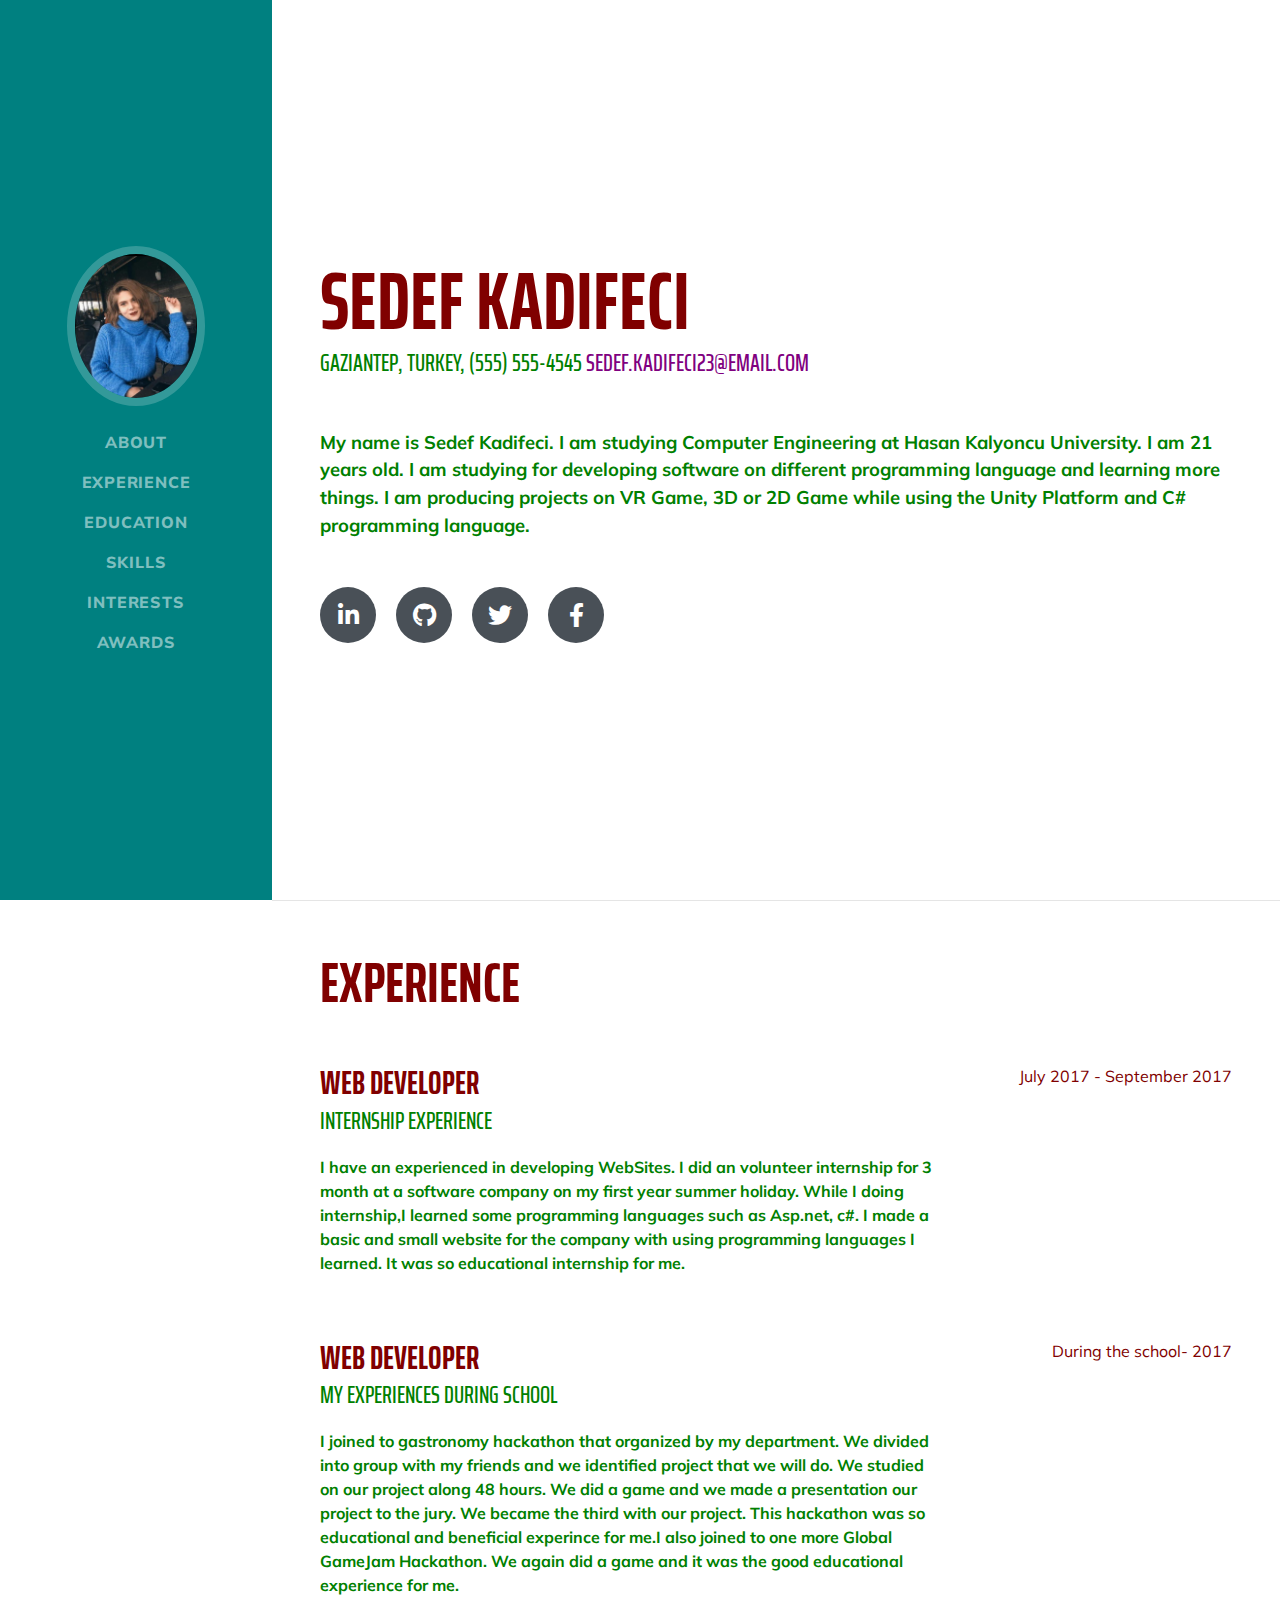
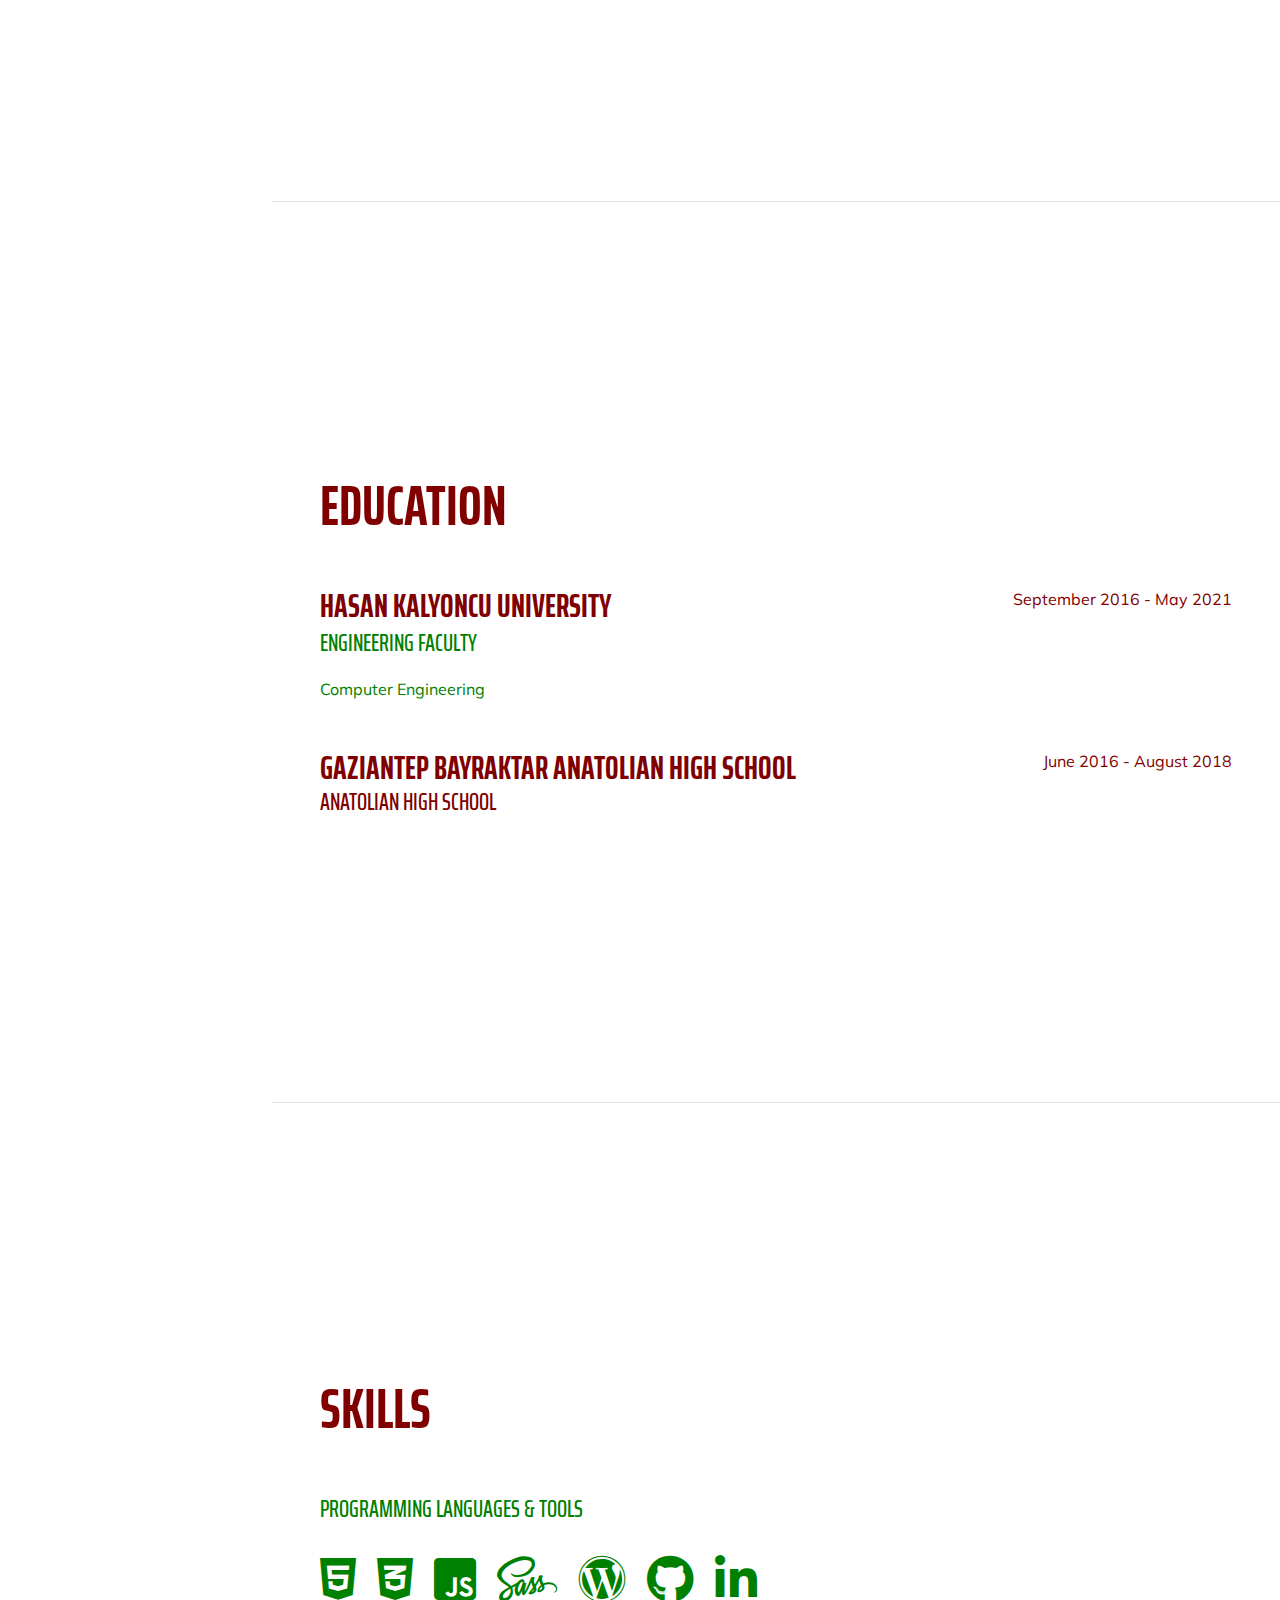
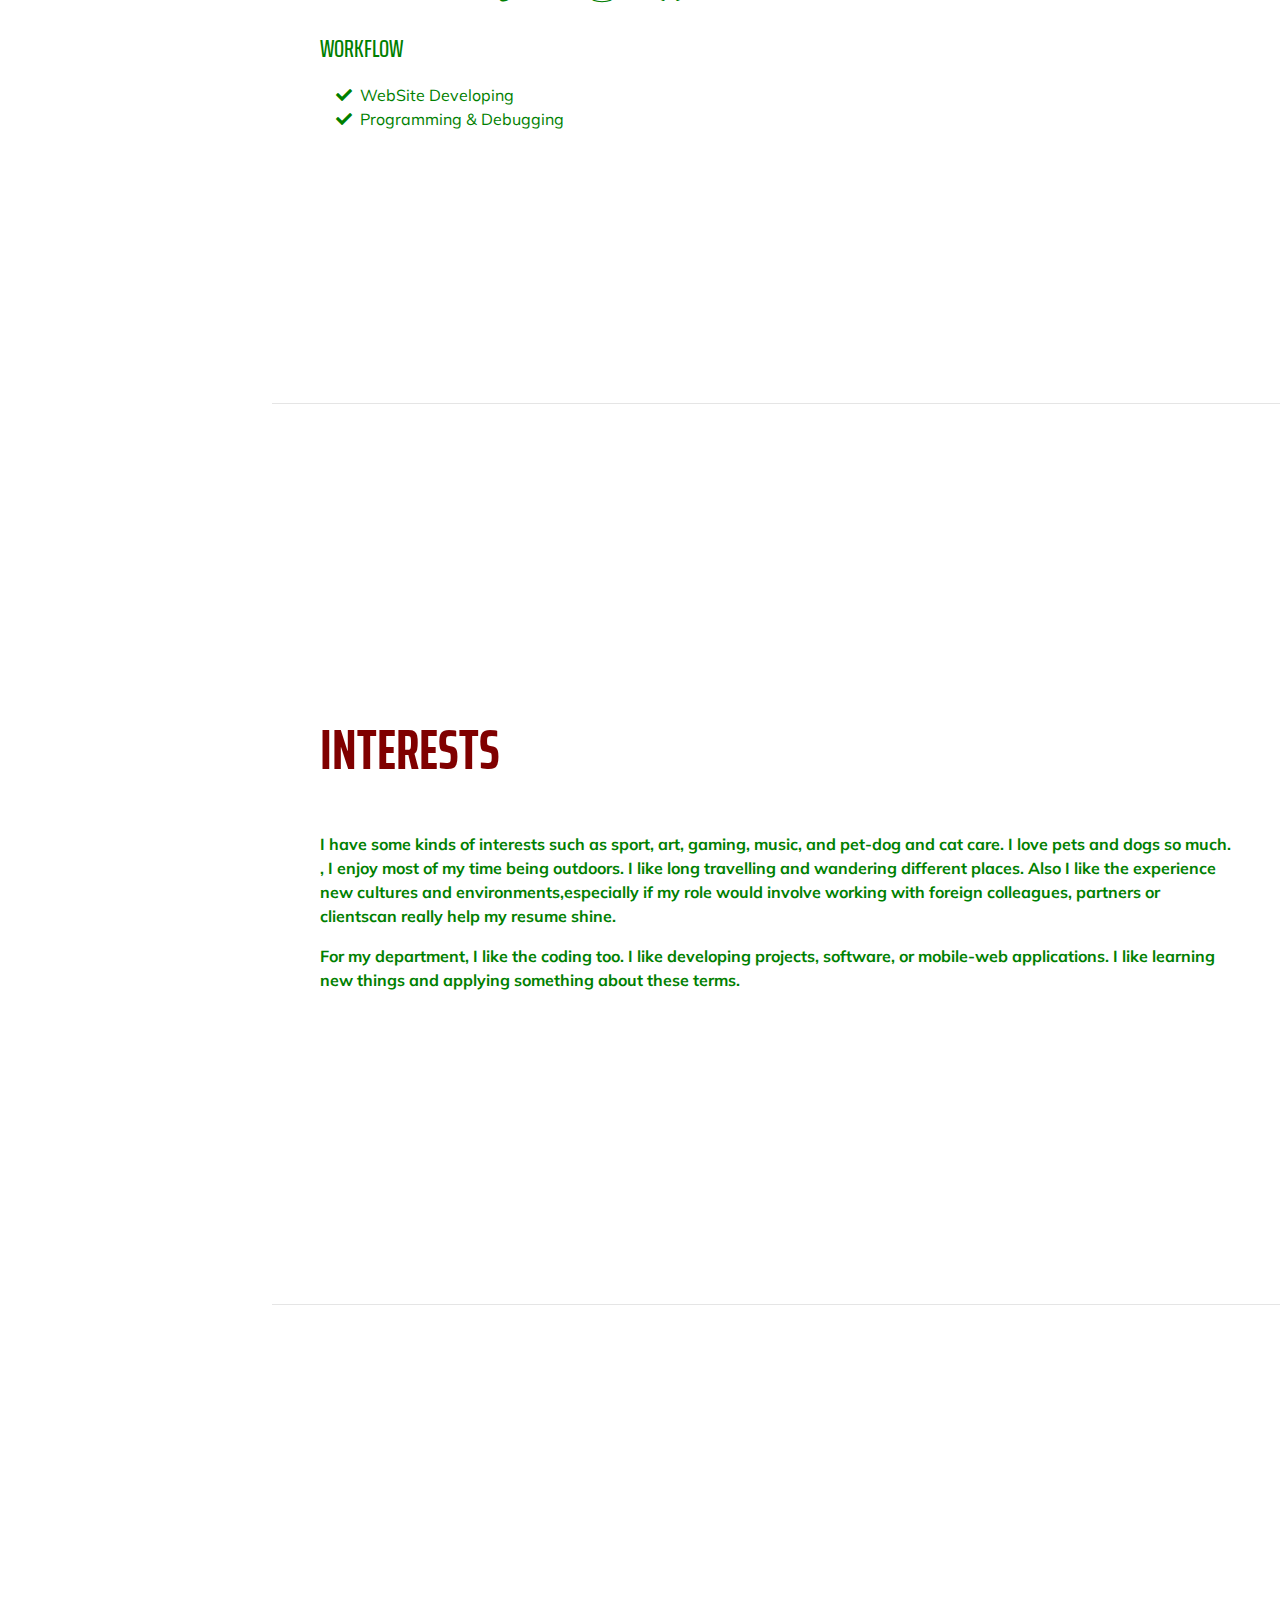
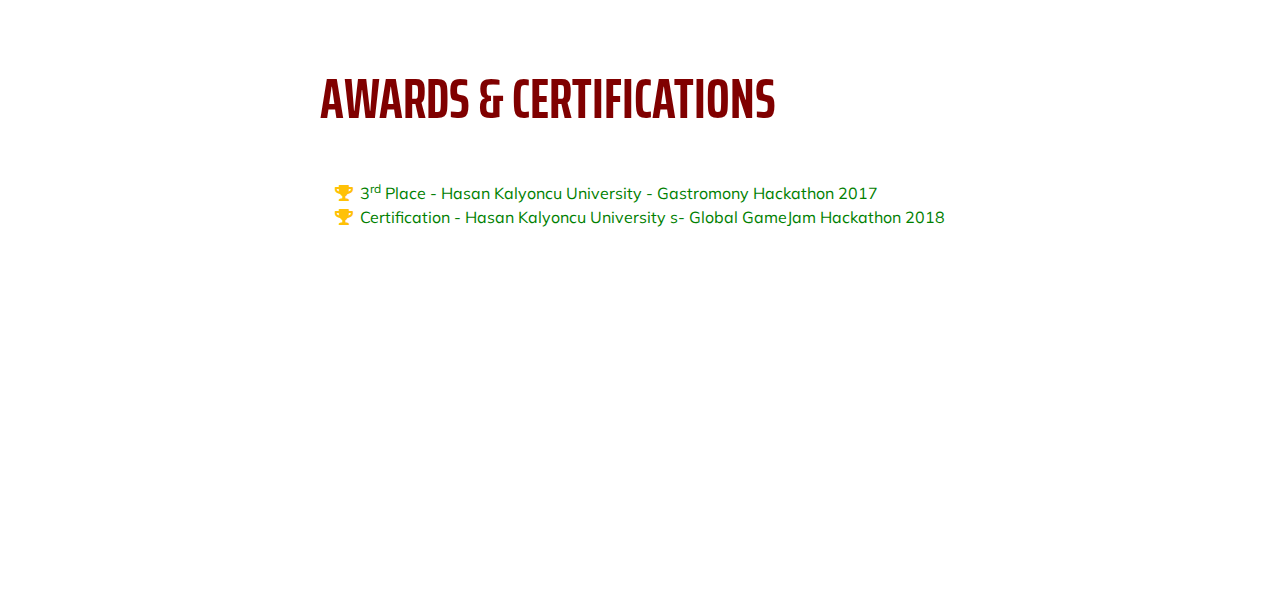
==== commit c8a626eb: "Update index.html" ====
--- a/index.html
+++ b/index.html
@@ -67,7 +67,7 @@
         <h1 class="mb-0">Sedef
           <span class="text-primary">Kadifeci</span>
         </h1>
-        <div class="subheading mb-5">Gaziantep, Turkey, (534) 552-6180 
+        <div class="subheading mb-5">Gaziantep, Turkey, (555) 555-4545 
           <a href="mailto:name@email.com">sedef.kadifeci23@email.com</a>
         </div>
         <p class="lead mb-5"><strong>My name is Sedef Kadifeci. I am studying Computer Engineering at Hasan Kalyoncu University. I am 21 years old.
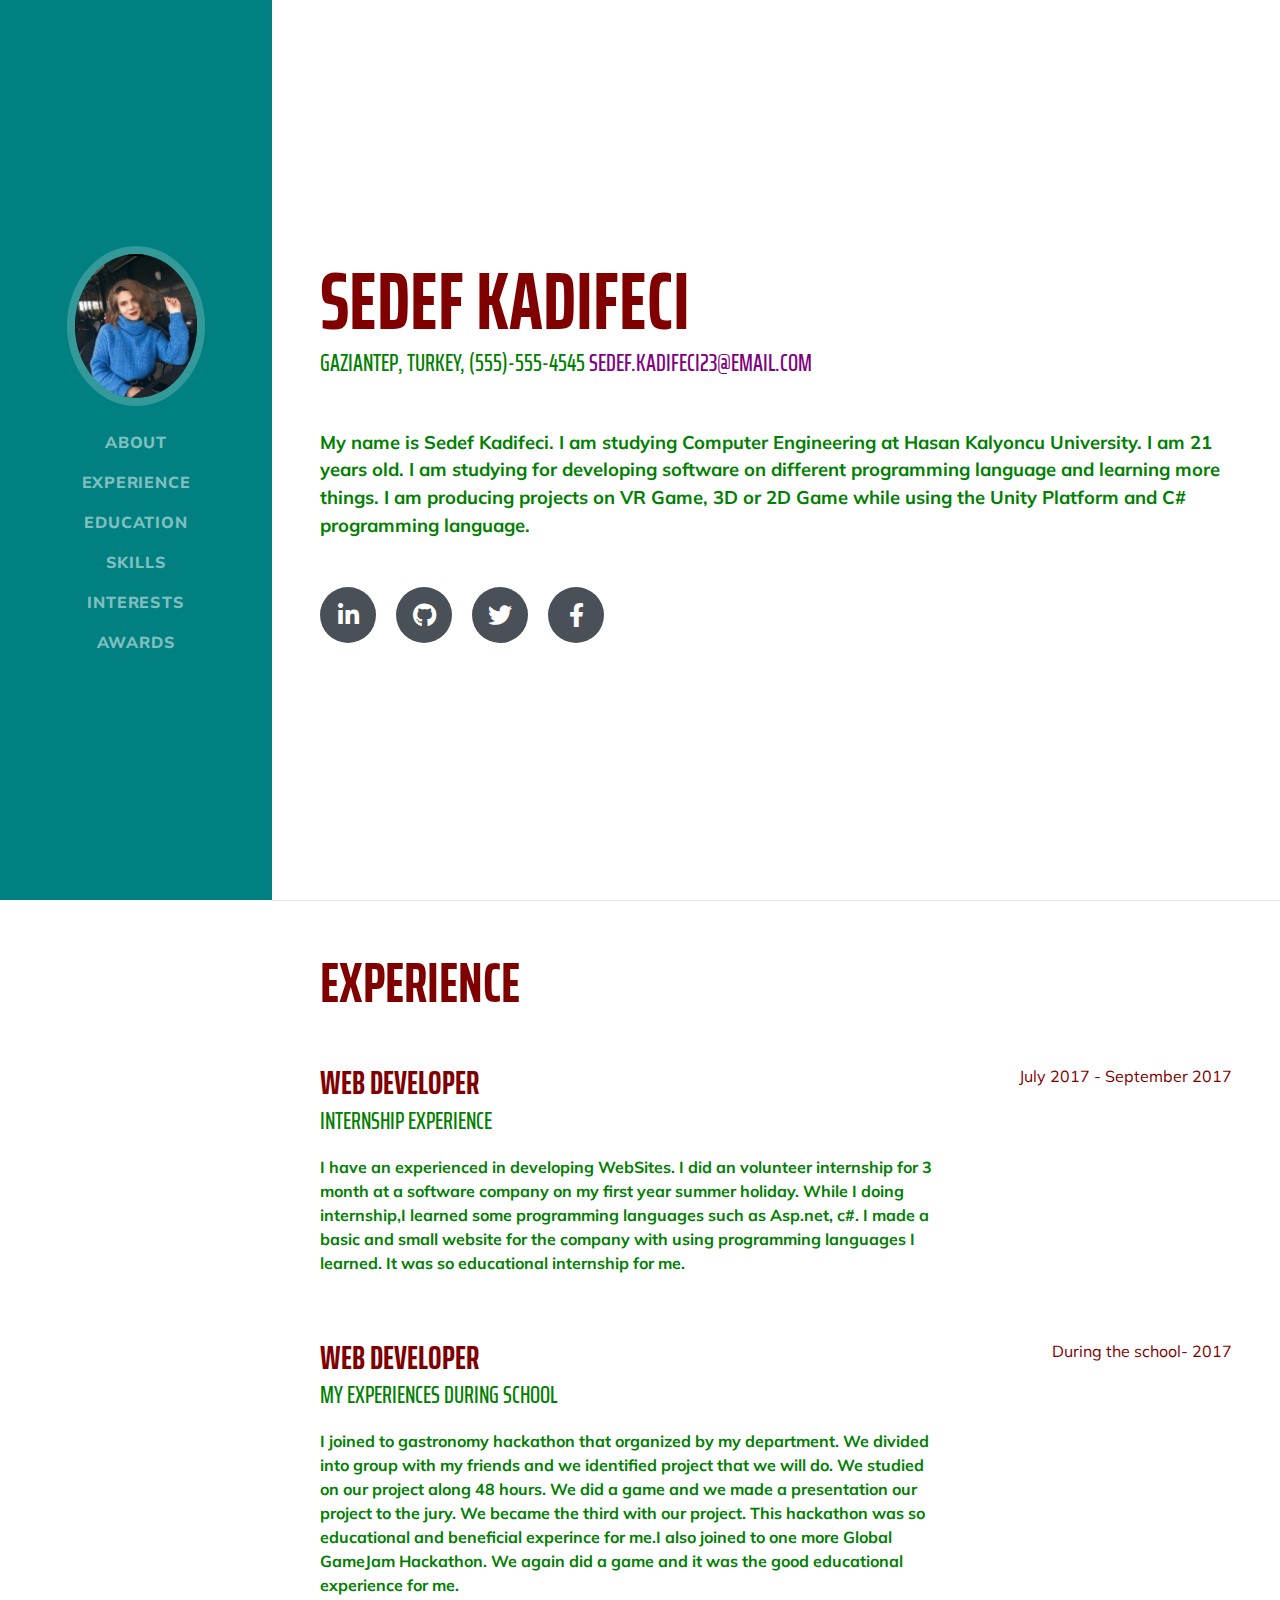
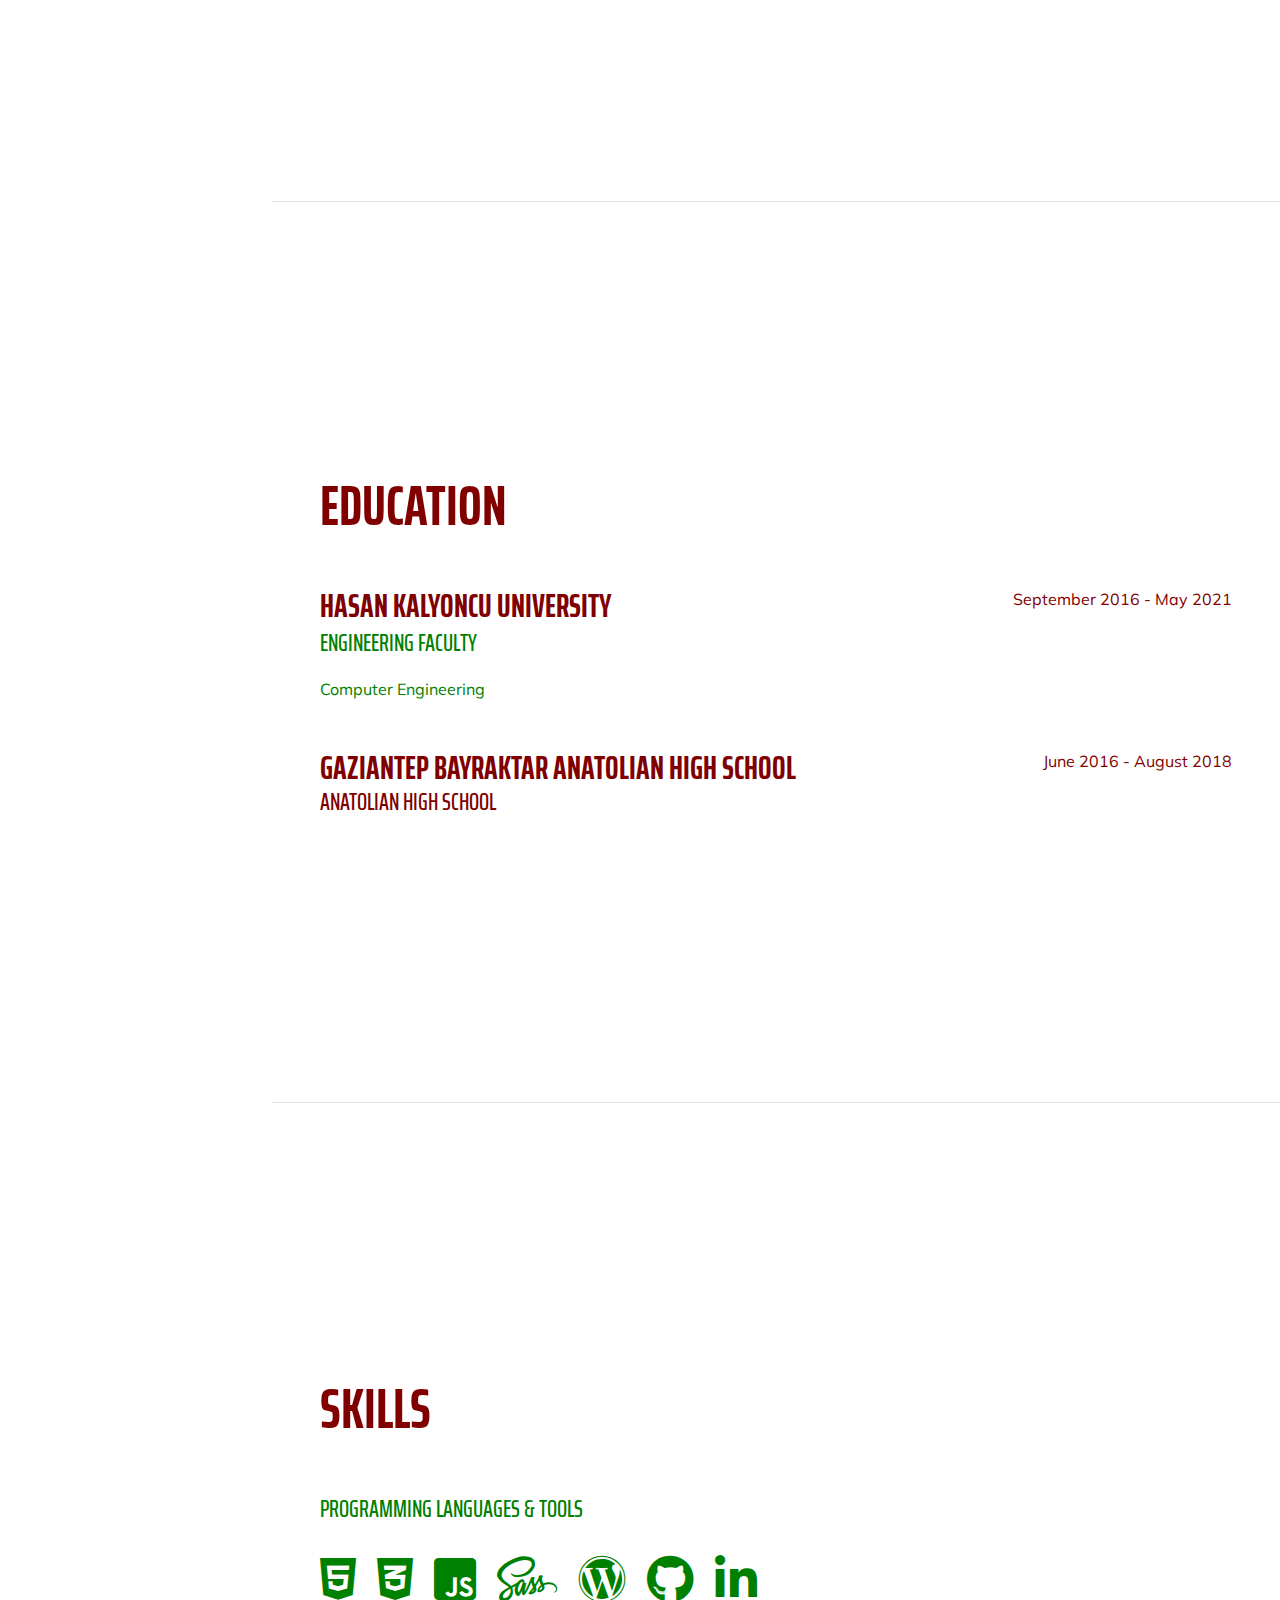
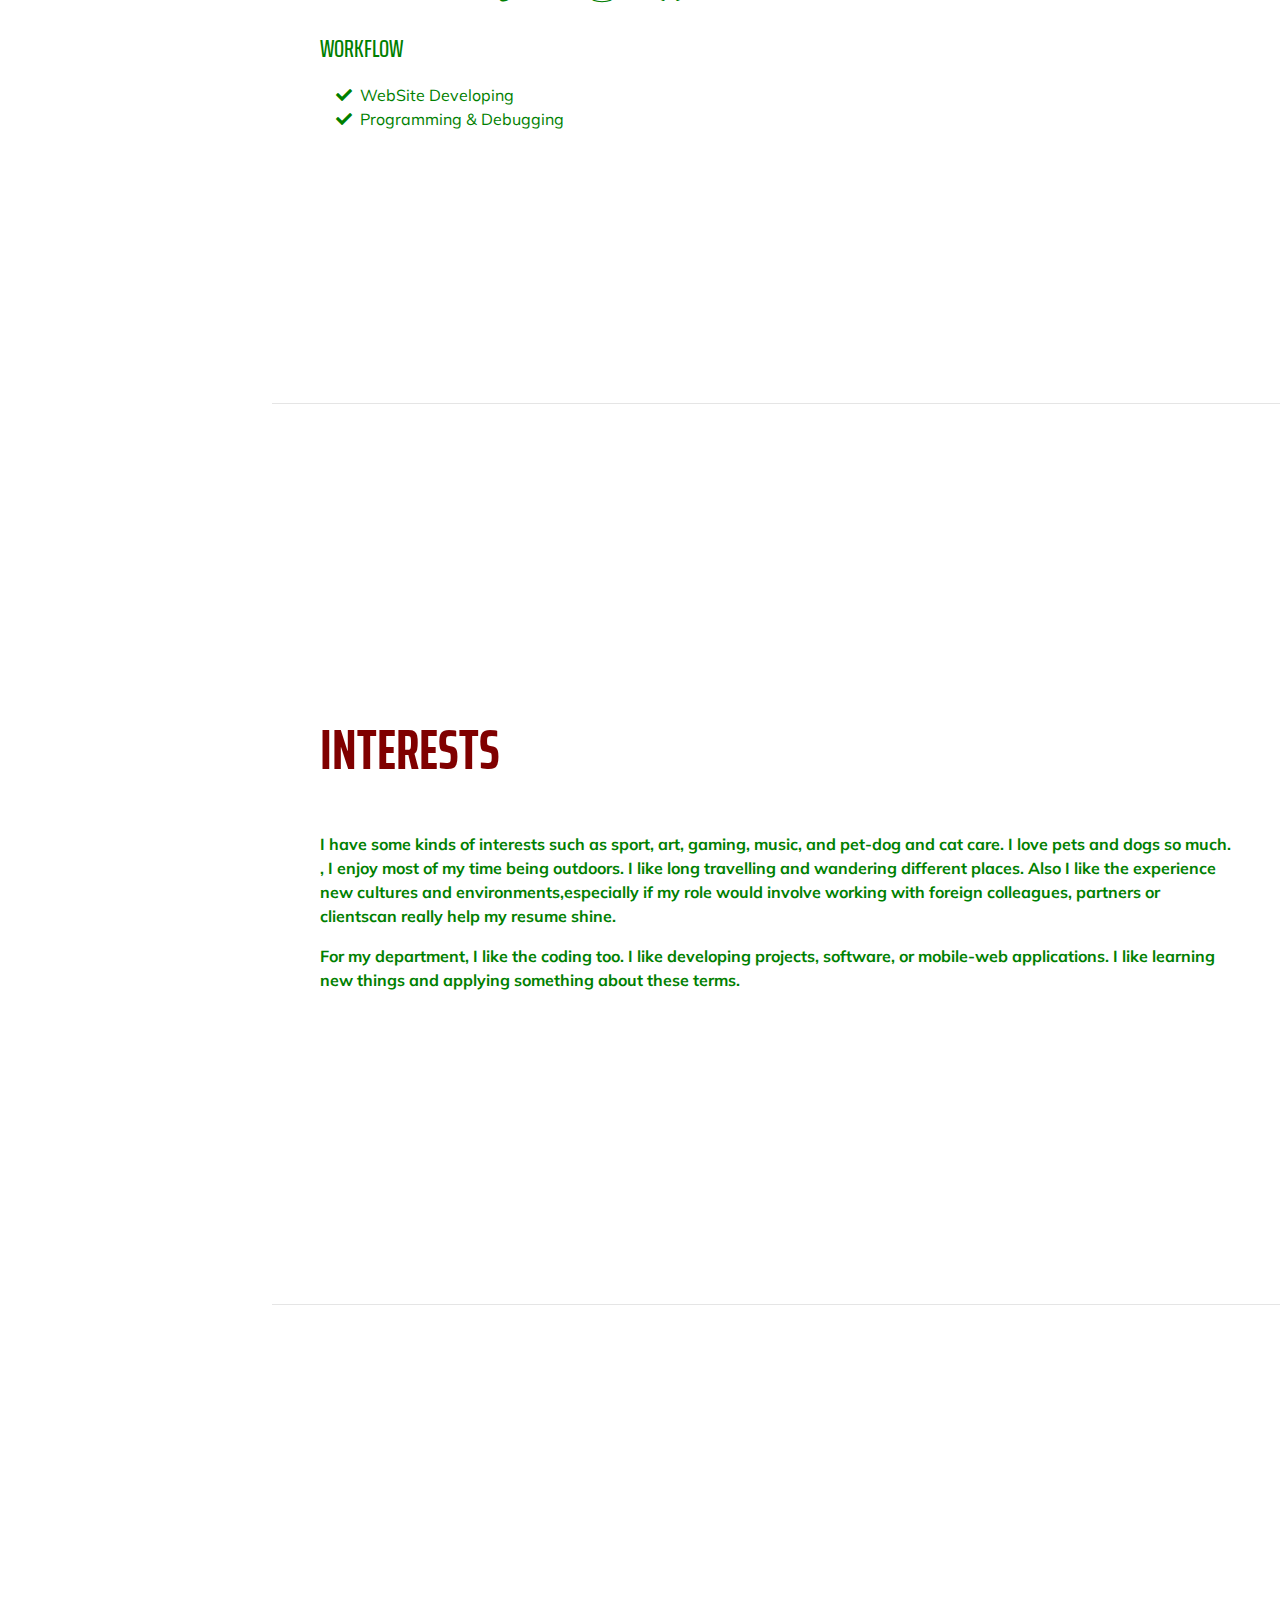
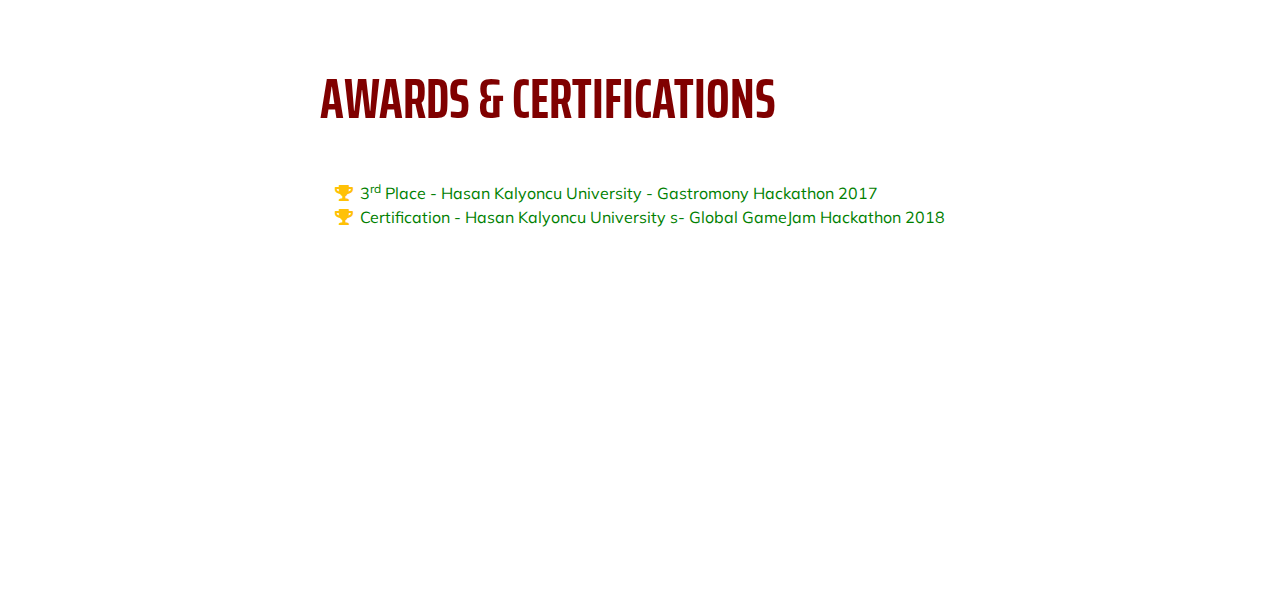
==== commit 76cd794a: "Add files via upload" ====
--- a/index.html
+++ b/index.html
@@ -67,7 +67,7 @@
         <h1 class="mb-0">Sedef
           <span class="text-primary">Kadifeci</span>
         </h1>
-        <div class="subheading mb-5">Gaziantep, Turkey, (555) 555-4545 
+        <div class="subheading mb-5">Gaziantep, Turkey, (555)-555-4545 
           <a href="mailto:name@email.com">sedef.kadifeci23@email.com</a>
         </div>
         <p class="lead mb-5"><strong>My name is Sedef Kadifeci. I am studying Computer Engineering at Hasan Kalyoncu University. I am 21 years old.
